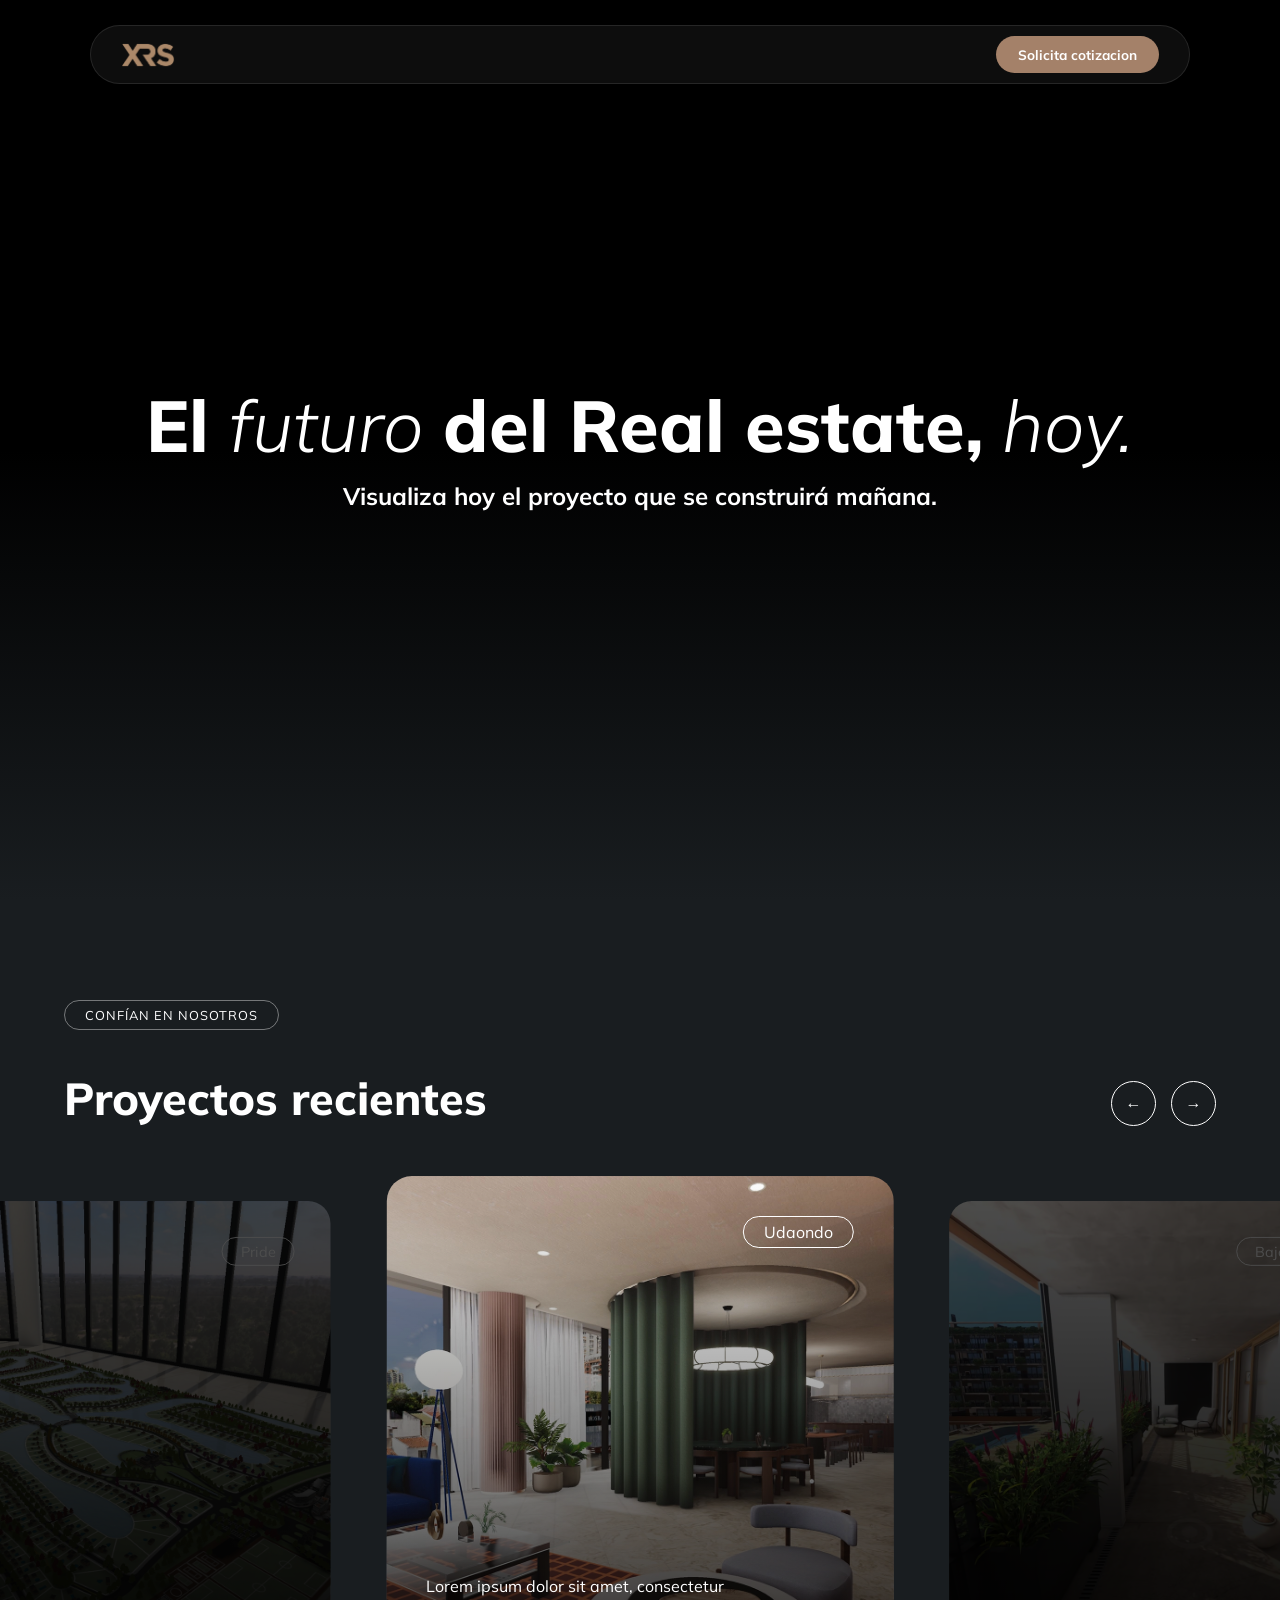
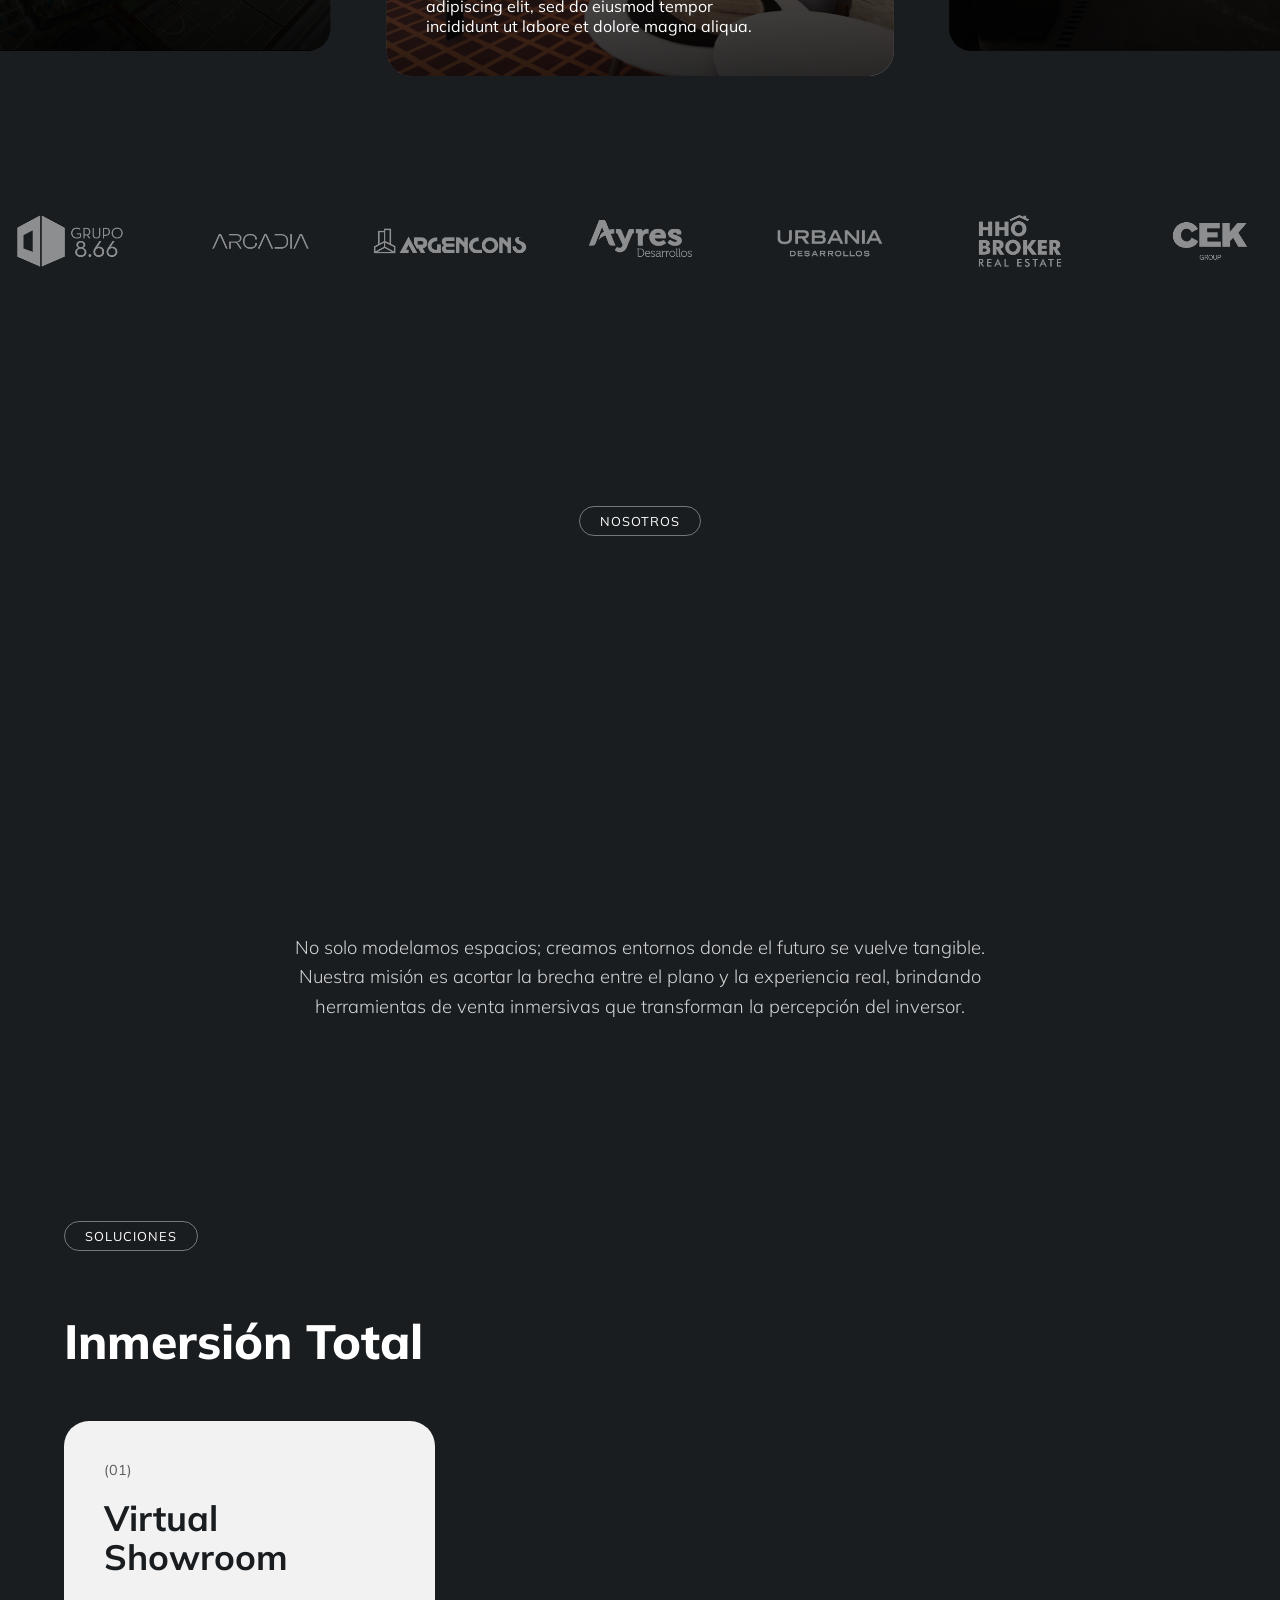
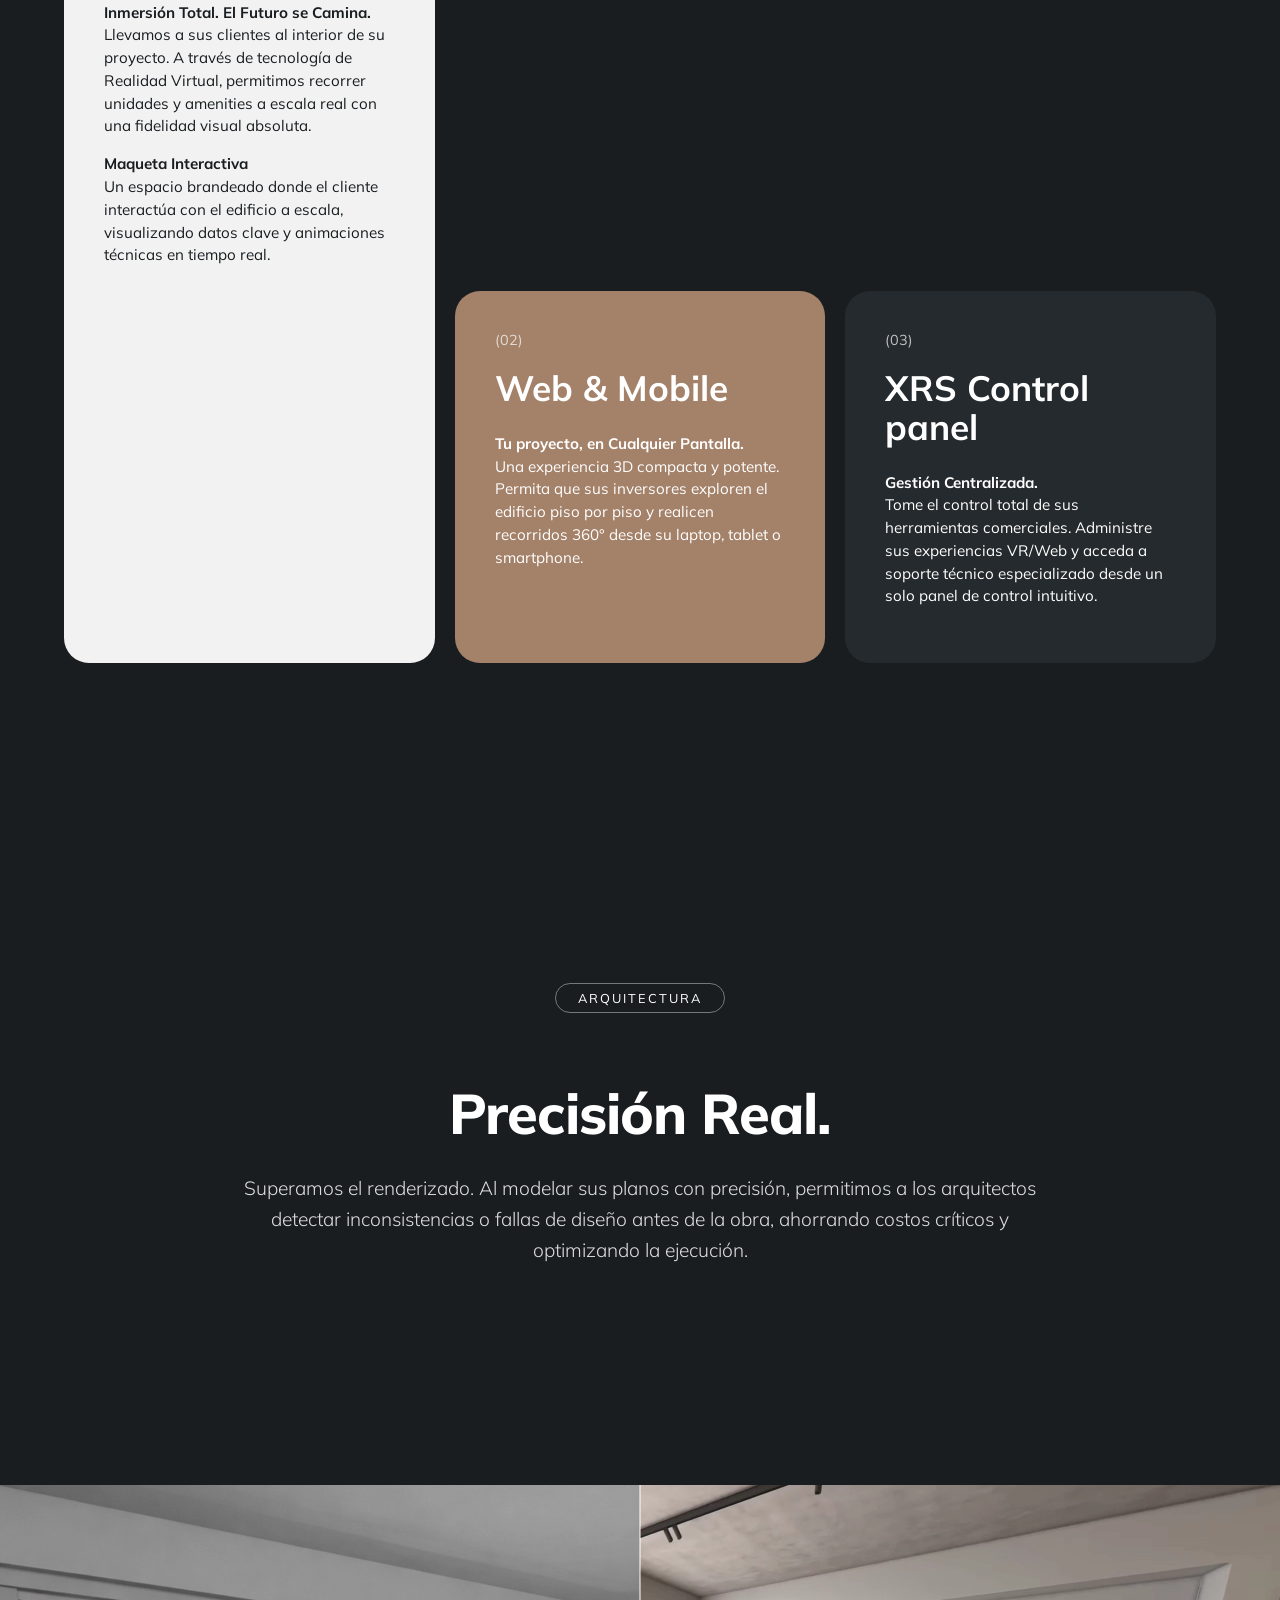
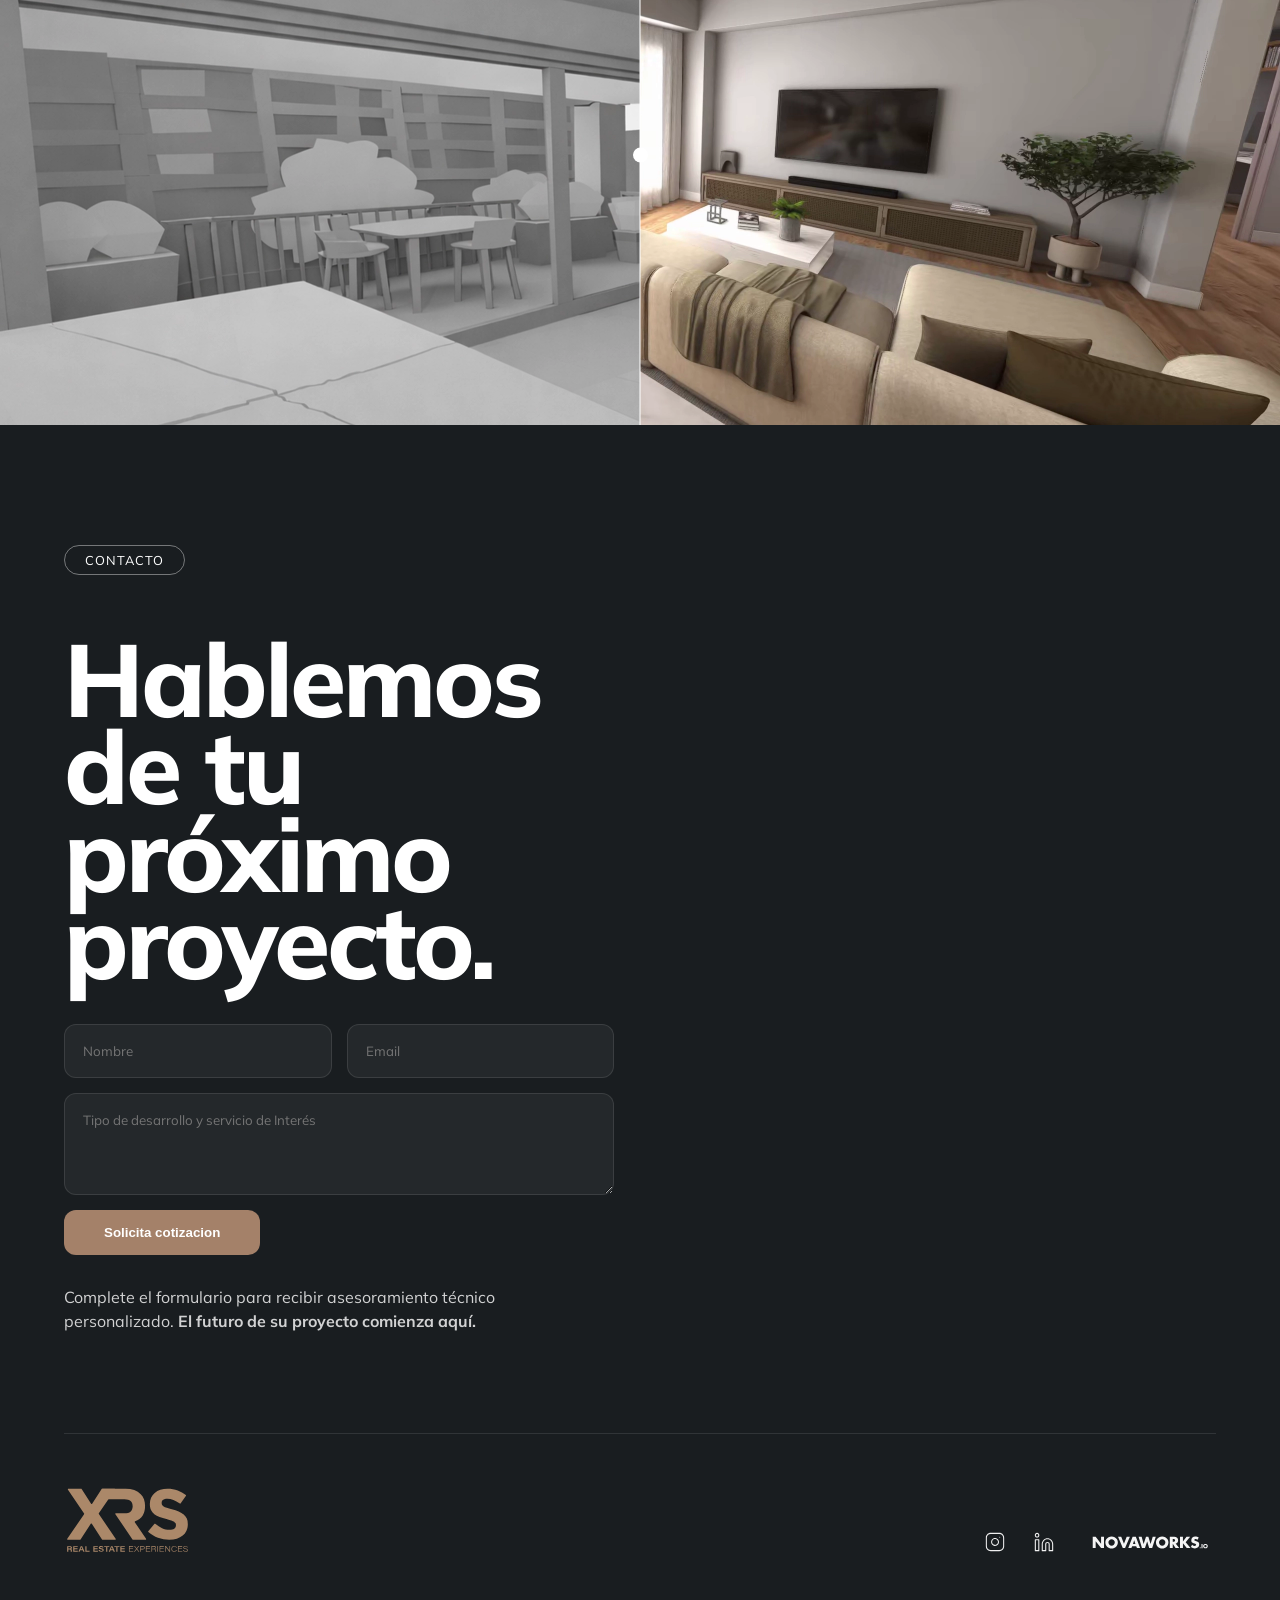
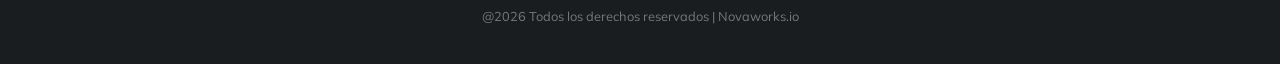
==== index.html @ 5af05276 "Initial commit" ====
<!DOCTYPE html>
<html lang="es">
<head>
    <meta charset="UTF-8">
    <meta name="viewport" content="width=device-width, initial-scale=1.0">
    <title>XRS - Real Estate Experiences</title>
    <link href="https://fonts.googleapis.com/css2?family=Mulish:wght@300;400;700;900&display=swap" rel="stylesheet">
    <link rel="stylesheet" href="https://cdn.jsdelivr.net/npm/swiper@11/swiper-bundle.min.css" />
    <link rel="stylesheet" href="style.css">
</head>
<body>

 <nav id="navbar">
    <div class="nav-container">
        <a href="/" class="logo-container">
            <img src="img/logo-xrs-dorado.png" alt="Logo XRS" class="nav-logo">
        </a>
        <a href="#" class="btn-cta">Solicita cotizacion</a>
    </div>
</nav>

<header class="hero">

  <video class="hero-video" autoplay muted loop playsinline>
    <source src="img/video-banner2.mp4" type="video/mp4">
  </video>

  <div class="hero-overlay"></div>

  <div class="hero-content">
    <h1>El <span class="light-italic">futuro</span> del Real estate,<span class="light-italic"> hoy.</span></h1>
    <h2>Visualiza hoy el proyecto que se construirá mañana.</h2>
  </div>

</header>

    <section class="projects-section">
        <div class="projects-header">
            <div>
                <span class="badge-outline">Confían en nosotros</span>
                <h2 class="section-title">Proyectos recientes</h2>
            </div>
            <div class="nav-arrows">
                <div class="swiper-button-prev-custom">←</div>
                <div class="swiper-button-next-custom">→</div>
            </div>
        </div>

        <div class="swiper projects-swiper">
            <div class="swiper-wrapper">
                <div class="swiper-slide">
                    <div class="project-card" style="background-image: url('img/udaondo-img.webp');">
                        <div class="project-overlay">
                            <span class="project-tag">Udaondo</span>
                            <div class="project-info">
                                <p>Lorem ipsum dolor sit amet, consectetur adipiscing elit, sed do eiusmod tempor incididunt ut labore et dolore magna aliqua.</p>
                            </div>
                        </div>
                    </div>
                </div>
                <div class="swiper-slide">
                    <div class="project-card" style="background-image: url('img/bajobelgran-img.webp');">
                        <div class="project-overlay">
                            <span class="project-tag">Bajo Belgrano</span>
                            <div class="project-info">
                                <p>Lorem ipsum dolor sit amet, consectetur adipiscing elit, sed do eiusmod tempor incididunt ut labore et dolore magna aliqua.</p>
                            </div>
                        </div>
                    </div>
                </div>

                <div class="swiper-slide">
                    <div class="project-card" style="background-image: url('img/sls-img.webp');">
                        <div class="project-overlay">
                            <span class="project-tag">SLS</span>
                            <div class="project-info">
                                <p>Lorem ipsum dolor sit amet, consectetur adipiscing elit, sed do eiusmod tempor incididunt ut labore et dolore magna aliqua.</p>
                            </div>
                        </div>
                    </div>
                </div>

                <div class="swiper-slide">
                    <div class="project-card" style="background-image: url('img/pride-img.webp');">
                        <div class="project-overlay">
                            <span class="project-tag">Pride</span>
                            <div class="project-info">
                                <p>Lorem ipsum dolor sit amet, consectetur adipiscing elit, sed do eiusmod tempor incididunt ut labore et dolore magna aliqua.</p>
                            </div>
                        </div>
                    </div>
                </div>


            </div>
        </div>

        <div class="swiper logos-swiper">
            <div class="swiper-wrapper">
                <div class="swiper-slide"><img src="img/3goffice.webp" alt="Logo"></div>
                <div class="swiper-slide"><img src="img/866.webp" alt="Logo"></div>
                <div class="swiper-slide"><img src="img/arcadia.webp" alt="Logo"></div>
                <div class="swiper-slide"><img src="img/argenconz.webp" alt="Logo"></div>
                <div class="swiper-slide"><img src="img/ayres.webp" alt="Logo"></div>
                <div class="swiper-slide"><img src="img/urbania.webp" alt="Logo"></div>
                <div class="swiper-slide"><img src="img/broker.webp" alt="Logo"></div>
                <div class="swiper-slide"><img src="img/cek.webp" alt="Logo"></div>
                <div class="swiper-slide"><img src="img/colonia.webp" alt="Logo"></div>
                <div class="swiper-slide"><img src="img/concepcion.webp" alt="Logo"></div>
                <div class="swiper-slide"><img src="img/criba.webp" alt="Logo"></div>
                <div class="swiper-slide"><img src="img/grupodmaz.webp" alt="Logo"></div>
                <div class="swiper-slide"><img src="img/grupoklover.webp" alt="Logo"></div>
                <div class="swiper-slide"><img src="img/interwin.webp" alt="Logo"></div>
                <div class="swiper-slide"><img src="img/irsa.webp" alt="Logo"></div>
                <div class="swiper-slide"><img src="img/zulamian.webp" alt="Logo"></div>
                <div class="swiper-slide"><img src="img/keefe.webp" alt="Logo"></div>
                <div class="swiper-slide"><img src="img/loom.webp" alt="Logo"></div>
                <div class="swiper-slide"><img src="img/mirabilia.webp" alt="Logo"></div>
                <div class="swiper-slide"><img src="img/nomada.webp" alt="Logo"></div>
                <div class="swiper-slide"><img src="img/pleno.webp" alt="Logo"></div>
                <div class="swiper-slide"><img src="img/pride.webp" alt="Logo"></div>
                <div class="swiper-slide"><img src="img/sls.webp" alt="Logo"></div>
                <div class="swiper-slide"><img src="img/udaondo.webp" alt="Logo"></div>
                <div class="swiper-slide"><img src="img/upgrade.webp" alt="Logo"></div>
            </div>
        </div>
    </section>

<section class="manifesto-section">
    <div class="container-center">
        <span class="badge-outline">Nosotros</span>
        
        <h2 class="reveal-text">
            <span class="bold">Fusionamos</span> 
            <span class="bold">arquitectura,</span> 
            <span class="light-italic">diseño</span> 
            <span class="bold">y</span> 
            <span class="bold">tecnología</span> 
            <span class="bold">de</span> 
            <span class="light-italic">vanguardia</span>
        </h2>
        
        <p class="manifesto-desc">
            No solo modelamos espacios; creamos entornos donde el futuro se vuelve tangible. 
            Nuestra misión es acortar la brecha entre el plano y la experiencia real, 
            brindando herramientas de venta inmersivas que transforman la percepción del inversor.
        </p>
    </div>
</section>

<section class="soluciones-section">
    <div class="container">
        <span class="badge-outline">Soluciones</span>
        <h2 class="soluciones-title">Inmersión Total</h2>

        <div class="soluciones-grid">
            <div class="grid-card card-white card-tall">
                <span class="card-num">(01)</span>
                <div class="card-body">
                    <h3>Virtual Showroom</h3>
                    <p><strong>Inmersión Total. El Futuro se Camina.</strong><br>
                    Llevamos a sus clientes al interior de su proyecto. A través de tecnología de Realidad Virtual, permitimos recorrer unidades y amenities a escala real con una fidelidad visual absoluta.</p>
                    <p><strong>Maqueta Interactiva</strong><br>
                    Un espacio brandeado donde el cliente interactúa con el edificio a escala, visualizando datos clave y animaciones técnicas en tiempo real.</p>
                </div>
            </div>

            <div class="grid-card video-container">
                <video autoplay muted loop playsinline class="video-bg">
                    <source src="img/video-soluciones.mp4" type="video/mp4">
                    Tu navegador no soporta video.
                </video>
            </div>

            <div class="grid-card card-gold">
                <span class="card-num">(02)</span>
                <div class="card-body">
                    <h3>Web & Mobile</h3>
                    <p><strong>Tu proyecto, en Cualquier Pantalla.</strong><br>
                    Una experiencia 3D compacta y potente. Permita que sus inversores exploren el edificio piso por piso y realicen recorridos 360° desde su laptop, tablet o smartphone.</p>
                </div>
            </div>

            <div class="grid-card card-grey">
                <span class="card-num">(03)</span>
                <div class="card-body">
                    <h3>XRS Control panel</h3>
                    <p><strong>Gestión Centralizada.</strong><br>
                    Tome el control total de sus herramientas comerciales. Administre sus experiencias VR/Web y acceda a soporte técnico especializado desde un solo panel de control intuitivo.</p>
                </div>
            </div>
        </div>
    </div>
</section>

<section class="arquitectura-section">
    <div class="container-center">
        <span class="badge-outline">Arquitectura</span>
        
        <h2 class="arq-title">Precisión Real.</h2>
        
        <p class="arq-desc">
            Superamos el renderizado. Al modelar sus planos con precisión, 
            permitimos a los arquitectos detectar inconsistencias o fallas de 
            diseño antes de la obra, ahorrando costos críticos y 
            optimizando la ejecución.
        </p>
    </div>
</section>

<section class="seccion-full-comparador">
    <div class="comparador-wrapper-wide">
        <img src="img/bajobelgrano-despues.webp" class="img-comp">

        <div class="capa-superior-wide" id="capaAntes">
            <img src="img/bajobelgrano-antes.webp" class="img-comp">
        </div>

        <div class="linea-divisoria-wide" id="lineaDiv">
            <div class="circulo-handle"></div>
        </div>

        <input type="range" min="0" max="100" value="50" class="slider-full" oninput="actualizarComparador(this.value)">
    </div>
</section>

<footer class="footer-section">
    <div class="footer-container">
        
        <div class="footer-main-layout">
            
            <div class="footer-left">
                <span class="badge-outline">Contacto</span>
                <h2 class="footer-title">Hablemos de tu próximo proyecto.</h2>

                <form class="contact-form">
                    <div class="form-row">
                        <input type="text" placeholder="Nombre" required>
                        <input type="email" placeholder="Email" required>
                    </div>
                    <textarea placeholder="Tipo de desarrollo y servicio de Interés" rows="4" required></textarea>
                    <button type="submit" class="btn-submit">Solicita cotizacion</button>
                </form>

                <p class="footer-desc">
                    Complete el formulario para recibir asesoramiento técnico personalizado. 
                    <strong>El futuro de su proyecto comienza aquí.</strong>
                </p>
            </div>

            <div class="footer-right">
                <video class="footer-img" autoplay muted loop playsinline>
  <source src="img/miscelanea.mp4" type="video/mp4">
  Tu navegador no soporta video HTML5.
</video>
            </div>

        </div>

        <div class="footer-bottom">
            <div class="footer-logo">
                <img src="img/logo-xrsbaseline-dorado.svg" alt="XRS Logo">
            </div>
            
            <div class="footer-social-branding">
                <div class="social-links">
                    <a href="#" target="_blank"><img src="img/rss-insta-blanco.svg" alt="instagram"></a>
                    <a href="#" target="_blank"><img src="img/rss-linkedin-blanco.svg" alt="linkedin"></a>
                    <a href="#" target="_blank"><img src="img/logo-nova-blanco.svg" alt="Novaworks.io"></a>
                </div>
            </div>
        </div>
        
        <p class="copyright">@2026 Todos los derechos reservados | Novaworks.io</p>
    </div>
</footer>

    <script src="https://cdn.jsdelivr.net/npm/swiper@11/swiper-bundle.min.js"></script>
    <script src="script.js"></script>
</body>
</html>
---- style.css ----
:root {
    --oscuro: #191D20;
    --dorado: #A48169;
    --blanco: #FFFFFF;
}

* { margin: 0; padding: 0; box-sizing: border-box; }

body { font-family: 'Mulish', sans-serif; background-color: var(--oscuro); color: var(--blanco); overflow-x: hidden; }

/* barra nav redonda */
#navbar {
    position: fixed;
    top: 25px;
    left: 50%;
    transform: translateX(-50%);
    width: 90%;
    max-width: 1100px;
    z-index: 1000;
    background: rgba(255, 255, 255, 0.05);
    backdrop-filter: blur(15px);
    -webkit-backdrop-filter: blur(15px);
    border: 1px solid rgba(255, 255, 255, 0.1);
    border-radius: 100px !important;
    transition: all 0.4s ease;
}

#navbar.scrolled { top: 10px; width: 95%; background: rgba(25, 29, 32, 0.9); border-radius: 100px !important; }

.nav-container { display: flex; justify-content: space-between; align-items: center; padding: 10px 30px; }

.logo-container {
    display: flex;
    align-items: center;
    text-decoration: none;
}
.nav-logo {
    height: 30px; 
    width: auto;  
    display: block;
    transition: transform 0.3s ease;
}

.logo-container:hover .nav-logo {
    transform: scale(1.05);
}

.btn-cta { background: var(--dorado); color: white; padding: 10px 22px; border-radius: 100px; text-decoration: none; font-weight: 700; font-size: 0.85rem; }

/* --- seccion inicio --- */

.hero {
    position: relative;
    height: 100vh;
    width: 100%;
    display: flex;
    align-items: center;
    justify-content: center;
    text-align: center;
    overflow: hidden;
    background-color: #000;
}

/* hero video */
.hero-video {
    position: absolute;
    top: 50%;
    left: 50%;
    min-width: 100%;
    min-height: 100%;
    width: auto;
    height: auto;
    transform: translate(-50%, -50%);
    object-fit: cover;
    z-index: 0; 
}

/* gradiente overlay */
.hero-overlay {
    position: absolute;
    inset: 0;

    background: linear-gradient(
    to bottom,
    rgba(25, 29, 32, 0) 0%,    
    rgba(25, 29, 32, 0) 50%,  
    rgba(25, 29, 32, 1) 100% 
);

    z-index: 1;
}

/* titulo */
.hero-content {
    position: relative;
    z-index: 2; 
}

.hero-content h1 {
    font-size: 4.5rem;
    font-weight: 800;
    line-height: 1;
    margin-bottom: 20px;
}

/* --- seccion proyectos recientes --- */

.projects-section { padding: 100px 0; overflow: hidden; }
.projects-header { display: flex; justify-content: space-between; align-items: flex-end; margin-bottom: 50px; padding: 0 5%; }
.section-title { font-size: 2.8rem; font-weight: 800; }
.nav-arrows { display: flex; gap: 15px; }
.swiper-button-next-custom, .swiper-button-prev-custom { border: 1px solid white; width: 45px; height: 45px; border-radius: 50%; display: flex; align-items: center; justify-content: center; cursor: pointer; }

/* carrusel de proyectos */
.projects-swiper { overflow: visible !important; padding: 0 5%; }
.project-card { height: 500px; border-radius: 25px; background-size: cover; background-position: center; position: relative; transition: all 0.6s ease; filter: brightness(0.3); transform: scale(0.9); }
.swiper-slide-active .project-card { filter: brightness(1); transform: scale(1); }
.project-overlay { position: absolute; inset: 0; padding: 40px; background: linear-gradient(to top, rgba(0,0,0,0.8), transparent); display: flex; flex-direction: column; justify-content: space-between; border-radius: 25px; }
.project-tag { align-self: flex-end; border: 1px solid white; padding: 5px 20px; border-radius: 20px; }
.project-info { opacity: 0; transition: 0.5s; max-width: 350px; }
.swiper-slide-active .project-info { opacity: 1; }

/* logos clientes mov continuo */
.logos-swiper { margin-top: 100px; padding: 30px 0; }
.logos-swiper .swiper-wrapper {
    transition-timing-function: linear !important; /* CLAVE para que no se frene */
}
.logos-swiper .swiper-slide { display: flex; justify-content: center; align-items: center; opacity: 0.5; filter: grayscale(1) brightness(2); }
.logos-swiper img { height: 70px; width: auto; }

/* --- seccion nosotros --- */

/* texto */
.container-center {
    max-width: 900px;
    margin: 0 auto;
    text-align: center;
    padding: 100px 20px;
}

.badge-outline {
    display: inline-block;
    border: 1px solid rgba(255,255,255,0.4);
    padding: 6px 20px;
    border-radius: 30px;
    font-size: 0.8rem;
    text-transform: uppercase;
    margin-bottom: 40px;
    letter-spacing: 1px;
}

.reveal-text {
    font-size: clamp(2.5rem, 6vw, 4.5rem);
    line-height: 1.1;
    margin-bottom: 40px;
    display: block;
}

/* variables de fuente */
.reveal-text span {
    display: inline-block;
    opacity: 0;
    transform: translateY(-40px); 
    transition: all 0.8s cubic-bezier(0.2, 1, 0.3, 1);
    margin: 0 5px;
}

.bold { font-weight: 800; }
.light-italic { 
    font-weight: 300; 
    font-style: italic; 
    font-family: 'Mulish', sans-serif; 
}

/* Activación de la cascada */
.reveal-text.active span {
    opacity: 1;
    transform: translateY(0);
}

/* Tiempos de caída (Stagger effect) */
.reveal-text span:nth-child(1) { transition-delay: 0.1s; }
.reveal-text span:nth-child(2) { transition-delay: 0.2s; }
.reveal-text span:nth-child(3) { transition-delay: 0.3s; }
.reveal-text span:nth-child(4) { transition-delay: 0.4s; }
.reveal-text span:nth-child(5) { transition-delay: 0.5s; }
.reveal-text span:nth-child(6) { transition-delay: 0.6s; }
.reveal-text span:nth-child(7) { transition-delay: 0.7s; }

.manifesto-desc {
    font-size: 1.15rem;
    line-height: 1.6;
    color: rgba(255,255,255,0.8);
    max-width: 750px;
    margin: 0 auto;
    font-weight: 300;
}

/* --- soluciones --- */

.soluciones-section {
    padding: 100px 5%;
    background-color: var(--oscuro);
}

.soluciones-title {
    font-size: 3rem;
    font-weight: 800;
    margin: 20px 0 50px 0;
}

/* grilla */
.soluciones-grid {
    display: grid;
    grid-template-columns: 1fr 1fr 1fr; 
    grid-template-rows: auto auto; 
    gap: 20px;
    grid-template-areas: 
        "card1 video video"  
        "card1 card2 card3"; 
}

/* ubicacion de tarjetas */
.card-tall { grid-area: card1; }
.video-container { grid-area: video; }
.card-gold { grid-area: card2; }
.card-grey { grid-area: card3; }

/* estilos de tarjetas */
.grid-card {
    border-radius: 25px;
    padding: 40px;
    display: flex;
    flex-direction: column;
    transition: transform 0.4s ease;
    overflow: hidden;
    position: relative;
}

.grid-card:hover {
    transform: scale(1.02);
}

.card-num { font-size: 0.9rem; margin-bottom: 20px; opacity: 0.7; }
.grid-card h3 { font-size: 2.2rem; margin-bottom: 25px; line-height: 1.1; }
.grid-card p { font-size: 0.95rem; line-height: 1.5; margin-bottom: 15px; }

/* colores de tarjetas */
.card-white { background-color: #f2f2f2; color: #191D20; }
.card-gold { background-color: var(--dorado); color: white; }
.card-grey { background-color: #252a2e; color: white; }

/* video de soluciones */
.video-container {
    padding: 0; 
    height: 450px;
}

.video-bg {
    width: 100%;
    height: 100%;
    object-fit: cover; 
}

/* responsiv para celulares */
@media (max-width: 900px) {
    .soluciones-grid {
        grid-template-areas: 
            "video"
            "card1"
            "card2"
            "card3";
        grid-template-columns: 1fr;
    }
}

/* --- seccion arquitectura --- */

.arquitectura-section {
    padding: 120px 20px;
    background-color: var(--oscuro);
    display: flex;
    justify-content: center;
    align-items: center;
}

.container-center {
    max-width: 850px;
    text-align: center;
}

.arq-title {
    font-size: 3.5rem;
    font-weight: 800;
    margin: 25px 0;
    color: var(--blanco);
    letter-spacing: -1px;
}

.arq-desc {
    font-size: 1.2rem;
    line-height: 1.6;
    color: rgba(255, 255, 255, 0.85);
    font-weight: 300; 
}

.arquitectura-section .badge-outline {
    border: 1px solid rgba(255, 255, 255, 0.4);
    padding: 6px 22px;
    border-radius: 30px;
    font-size: 0.8rem;
    text-transform: uppercase;
    letter-spacing: 2px;
}
/* seccion comparacion */
.seccion-full-comparador {
    width: 100vw;
    position: relative;
    left: 50%;
    right: 50%;
    margin-left: -50vw;
    margin-right: -50vw;
    overflow: hidden;
    background: #000;
}

.comparador-wrapper-wide {
    position: relative;
    width: 100%;
    height: 60vh;
    cursor: ew-resize;
}

.img-comp {
    width: 100vw;
    height: 100%;
    object-fit: cover;
    display: block;
}

.capa-superior-wide {
    position: absolute;
    top: 0;
    left: 0;
    width: 50%;
    height: 100%;
    overflow: hidden;
    z-index: 1;
}

.linea-divisoria-wide {
    position: absolute;
    top: 0;
    left: 50%;
    width: 1px;
    height: 100%;
    background: white;
    z-index: 2;
    transform: translateX(-50%);
    pointer-events: none;
}

.circulo-handle {
    position: absolute;
    top: 50%;
    left: 50%;
    transform: translate(-50%, -50%);
    width: 15px;
    height: 15px;
    background: #ffffff;
    border-radius: 50%;
}

.slider-full {
    position: absolute;
    top: 0;
    left: 0;
    width: 100%;
    height: 100%;
    opacity: 0;
    cursor: ew-resize;
    z-index: 3;
}
/* --- seccion contacto y footer --- */

.footer-section {
    padding: 120px 0 40px 0;
    background-color: #191D20;
    overflow: hidden; 
}

.footer-container {
    max-width: 1400px;
    margin: 0 auto;
    padding: 0 5%;
}

.footer-main-layout {
    display: flex;
    align-items: center; 
    gap: 50px;
    margin-bottom: 100px;
}

.footer-left {
    flex: 1.2; 
    text-align: left; 
}

.footer-title {
    font-size: clamp(3.5rem, 8vw, 7rem);
    font-weight: 800;
    line-height: 0.85;
    margin: 20px 0 40px 0;
    letter-spacing: -3px;
    color: #FFFFFF;
}

.footer-desc {
    font-size: 1rem;
    line-height: 1.5;
    margin-top: 30px;
    max-width: 500px;
    opacity: 0.8;
}

/* formulario */
.contact-form {
    display: flex;
    flex-direction: column;
    gap: 15px;
    max-width: 550px;
}

.form-row {
    display: flex;
    gap: 15px;
}

.contact-form input, 
.contact-form textarea {
    width: 100%;
    background: rgba(255, 255, 255, 0.05);
    border: 1px solid rgba(255, 255, 255, 0.1);
    padding: 18px;
    border-radius: 12px;
    color: white;
    font-family: 'Mulish', sans-serif;
    outline: none;
}

.contact-form input:focus, 
.contact-form textarea:focus {
    border: 1px solid var(--dorado);
}

.btn-submit {
    align-self: flex-start;
    background-color: var(--dorado);
    color: white;
    padding: 15px 40px;
    border: none;
    border-radius: 12px;
    font-weight: 700;
    cursor: pointer;
    transition: transform 0.3s;
}

.btn-submit:hover {
    transform: scale(1.05);
}

/* img */
.footer-right {
    flex: 1;
    display: flex;
    justify-content: flex-end;
}

.footer-img {
    width: 100%;
    height: 650px; 
    object-fit: cover;
    border-radius: 40px;
    mask-image: radial-gradient(circle, #191D20 (0% 0 0) 50%, transparent 100%);
    -webkit-mask-image: radial-gradient(circle, #191D20 50%, transparent 100%);
    /* box-shadow: 20px 20px 60px rgba(0,0,0,0.5); */
}

/* barra final footer */
.footer-bottom {
    display: flex;
    justify-content: space-between;
    align-items: flex-end;
    border-top: 1px solid rgba(255, 255, 255, 0.1);
    padding-top: 50px;
}

.footer-logo img {
    height: 70px;
    width: auto;
}

.social-links {
    display: flex;
    gap: 25px;
}

.social-links img {
    height: 24px;
    transition: 0.3s;
}

.social-links a:hover img {
    opacity: 0.6;
}

.copyright {
    text-align: center;
    font-size: 0.8rem;
    margin-top: 50px;
    opacity: 0.4;
}

/* responsiv para celulares */
@media (max-width: 1024px) {
    .footer-main-layout { flex-direction: column; }
    .footer-left { text-align: center; }
    .btn-submit { align-self: center; }
    .footer-img { height: 400px; }
    .footer-bottom { flex-direction: column; align-items: center; gap: 40px; }
}
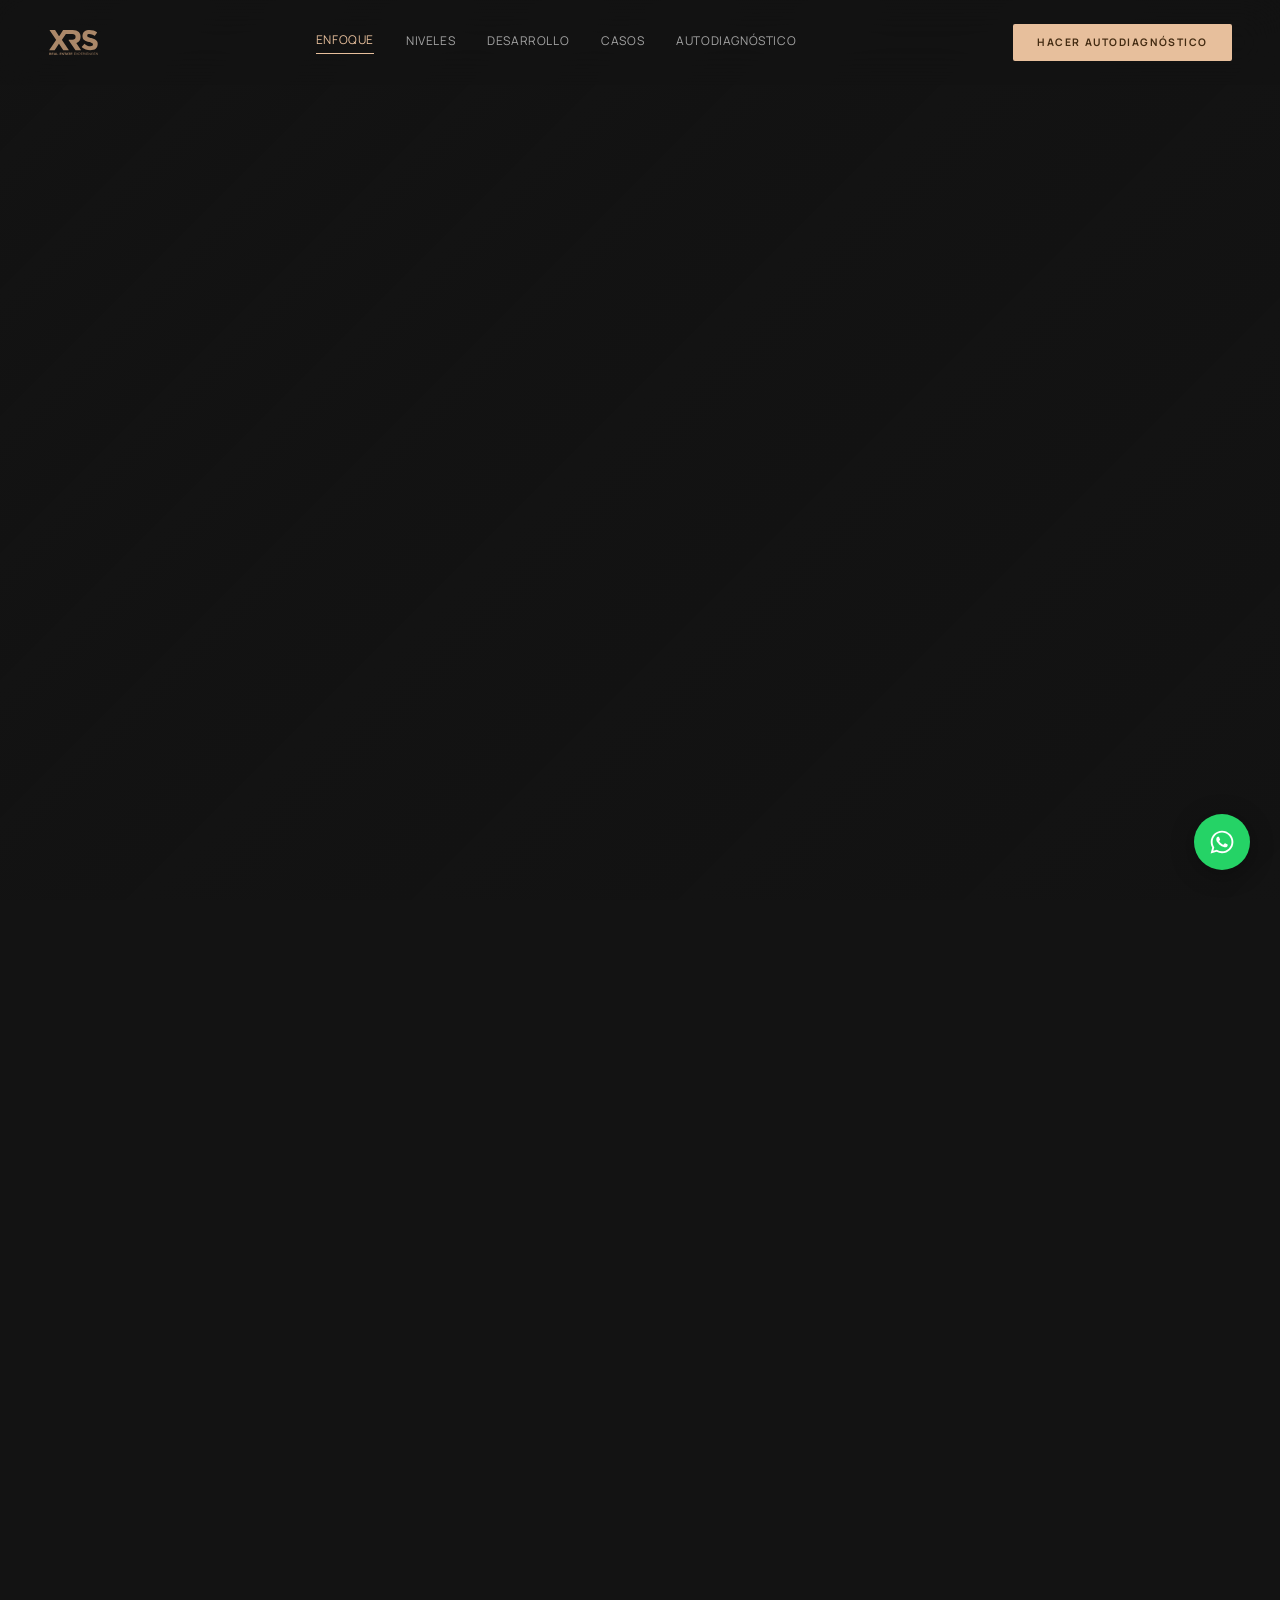
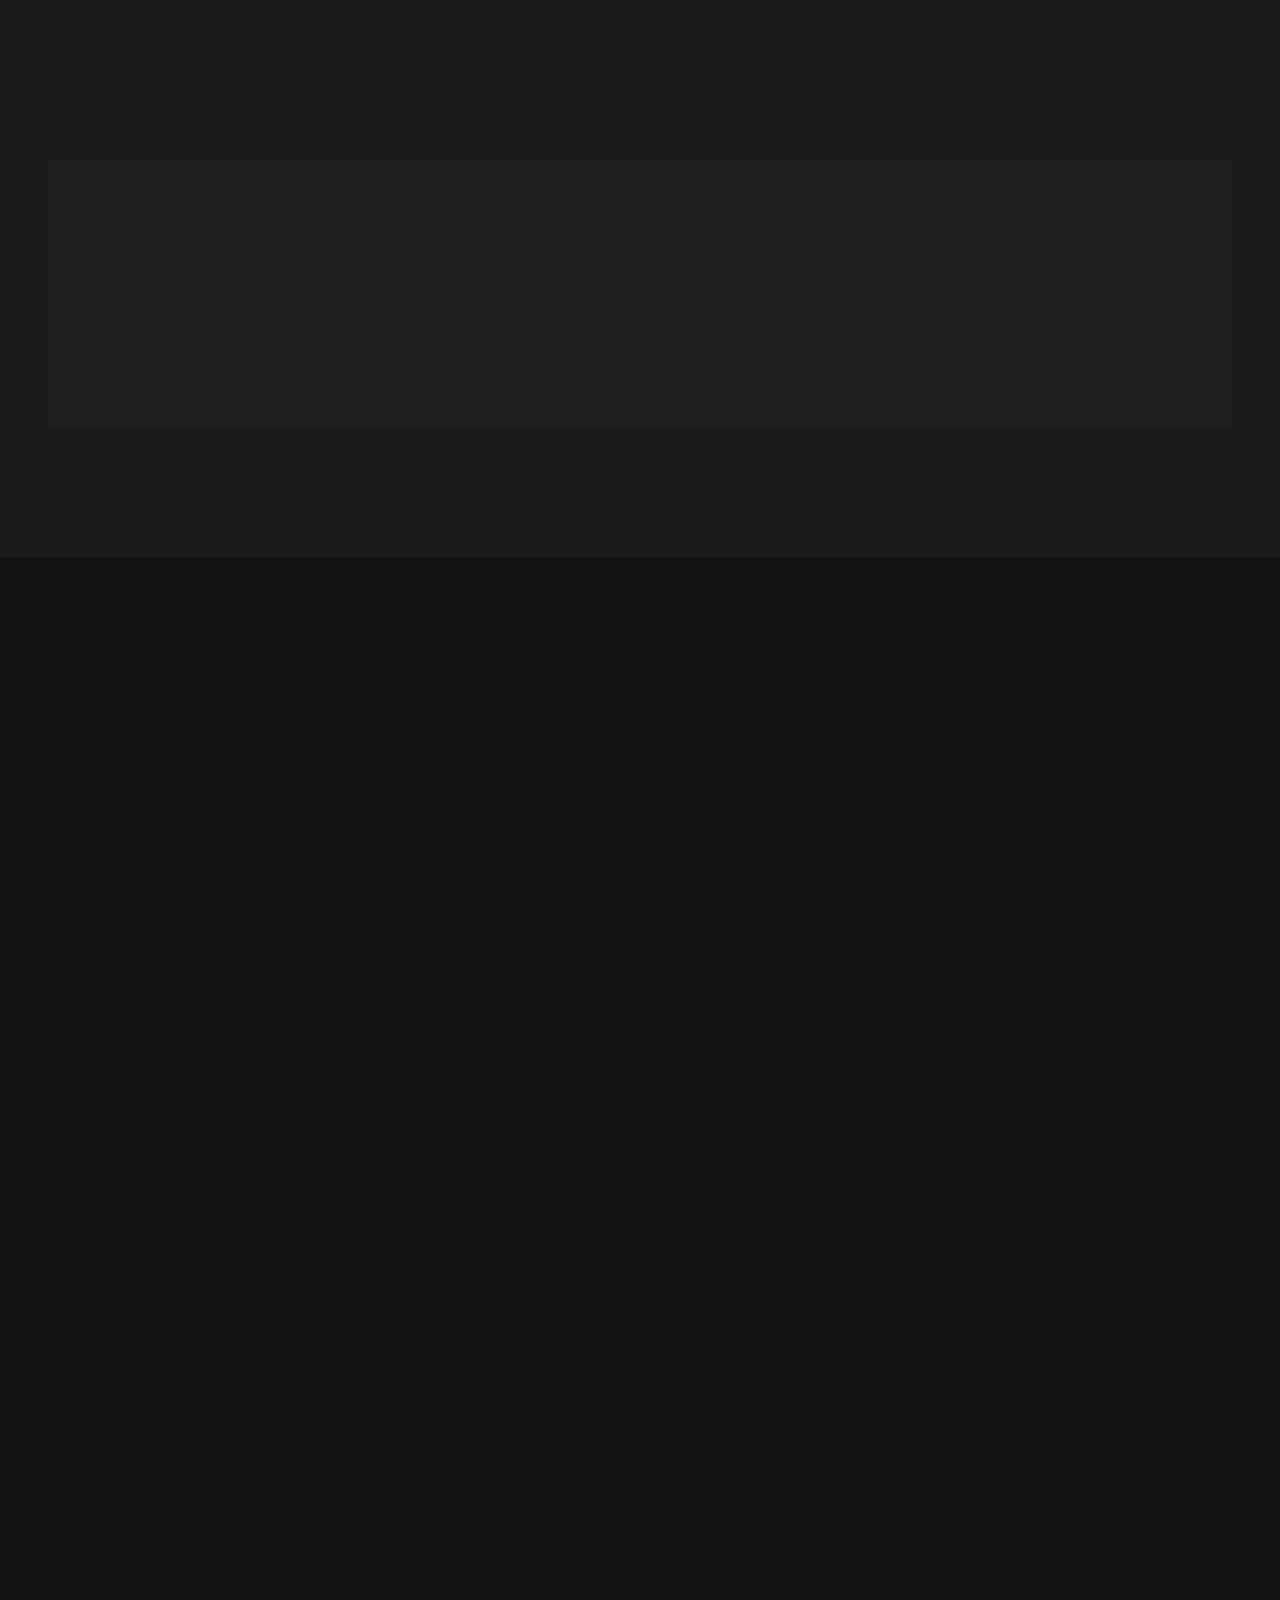
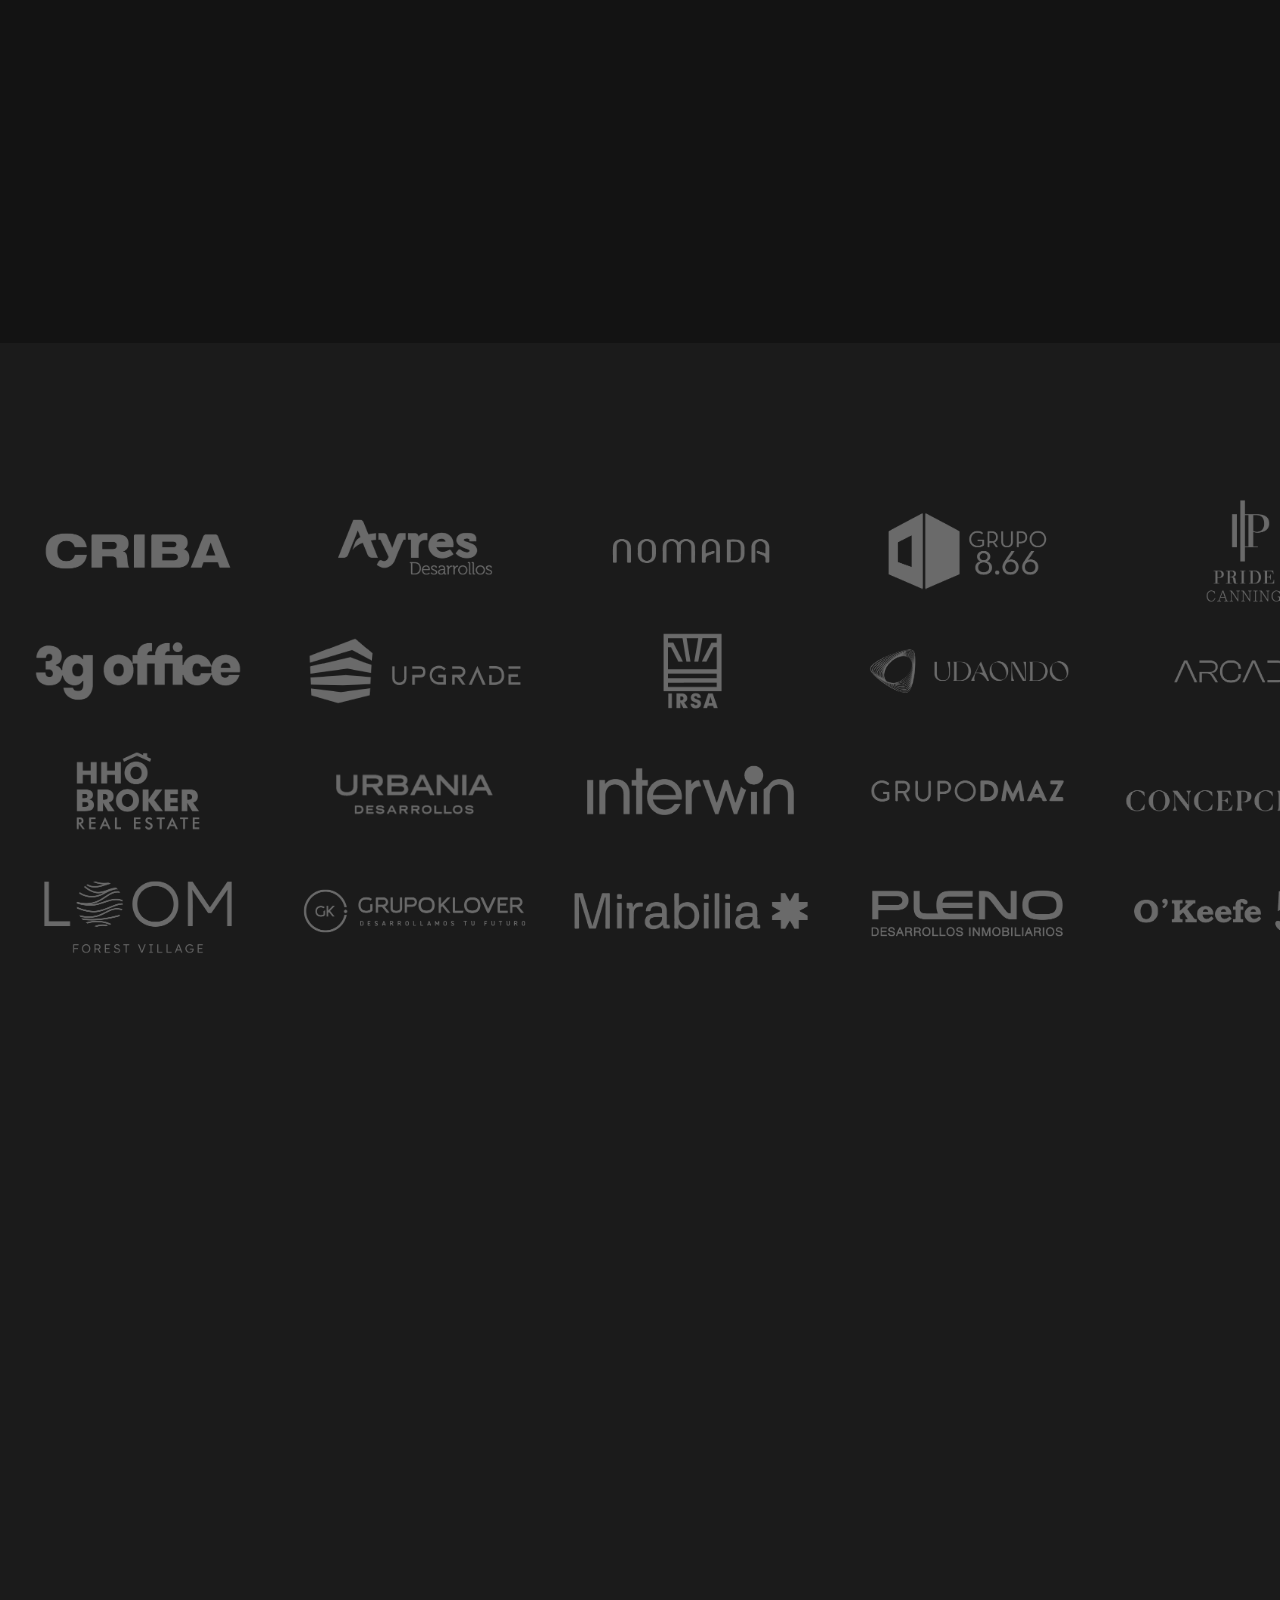
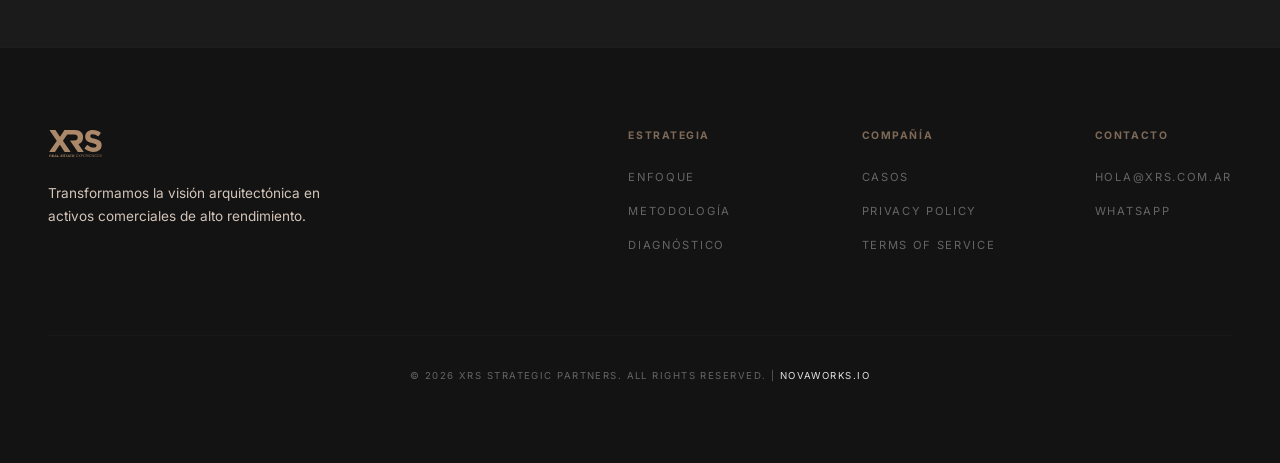
==== commit 02d7d922: "feat: hero scroll sequence animation with Firebase-powered config tool - Extract 168 frames from XRS" ====
--- a/index.html
+++ b/index.html
@@ -1,285 +1,441 @@
 <!DOCTYPE html>
 <html lang="es">
+
 <head>
-    <meta charset="UTF-8">
-    <meta name="viewport" content="width=device-width, initial-scale=1.0">
-    <title>XRS - Real Estate Experiences</title>
-    <link href="https://fonts.googleapis.com/css2?family=Mulish:wght@300;400;700;900&display=swap" rel="stylesheet">
-    <link rel="stylesheet" href="https://cdn.jsdelivr.net/npm/swiper@11/swiper-bundle.min.css" />
-    <link rel="stylesheet" href="style.css">
+    <meta charset="utf-8" />
+    <meta content="width=device-width, initial-scale=1.0" name="viewport" />
+    <title>XRS | Comercialización Estratégica para Real Estate</title>
+    <meta name="description" content="Potenciamos cómo un proyecto se presenta, se entiende y se vende. Partner estratégico de comercialización para real estate." />
+    <link href="https://fonts.googleapis.com/css2?family=Manrope:wght@400;700;800&family=Inter:wght@300;400;500;600&display=swap" rel="stylesheet" />
+    <link href="https://fonts.googleapis.com/css2?family=Material+Symbols+Outlined:wght,FILL@100..700,0..1&display=swap" rel="stylesheet" />
+    <link rel="stylesheet" href="style.css" />
 </head>
+
 <body>
 
- <nav id="navbar">
-    <div class="nav-container">
-        <a href="/" class="logo-container">
-            <img src="img/logo-xrs-dorado.png" alt="Logo XRS" class="nav-logo">
-        </a>
-        <a href="#" class="btn-cta">Solicita cotizacion</a>
-    </div>
-</nav>
-
-<header class="hero">
-
-  <video class="hero-video" autoplay muted loop playsinline>
-    <source src="img/video-banner2.mp4" type="video/mp4">
-  </video>
-
-  <div class="hero-overlay"></div>
-
-  <div class="hero-content">
-    <h1>El <span class="light-italic">futuro</span> del Real estate,<span class="light-italic"> hoy.</span></h1>
-    <h2>Visualiza hoy el proyecto que se construirá mañana.</h2>
-  </div>
-
-</header>
-
-    <section class="projects-section">
-        <div class="projects-header">
-            <div>
-                <span class="badge-outline">Confían en nosotros</span>
-                <h2 class="section-title">Proyectos recientes</h2>
-            </div>
-            <div class="nav-arrows">
-                <div class="swiper-button-prev-custom">←</div>
-                <div class="swiper-button-next-custom">→</div>
-            </div>
+    <!-- ========== NAV ========== -->
+    <nav class="main-nav" id="mainNav">
+        <div class="nav-brand">
+            <img src="img/logo-xrsbaseline-dorado.svg" alt="XRS" class="nav-logo">
         </div>
-
-        <div class="swiper projects-swiper">
-            <div class="swiper-wrapper">
-                <div class="swiper-slide">
-                    <div class="project-card" style="background-image: url('img/udaondo-img.webp');">
-                        <div class="project-overlay">
-                            <span class="project-tag">Udaondo</span>
-                            <div class="project-info">
-                                <p>Lorem ipsum dolor sit amet, consectetur adipiscing elit, sed do eiusmod tempor incididunt ut labore et dolore magna aliqua.</p>
-                            </div>
-                        </div>
-                    </div>
-                </div>
-                <div class="swiper-slide">
-                    <div class="project-card" style="background-image: url('img/bajobelgran-img.webp');">
-                        <div class="project-overlay">
-                            <span class="project-tag">Bajo Belgrano</span>
-                            <div class="project-info">
-                                <p>Lorem ipsum dolor sit amet, consectetur adipiscing elit, sed do eiusmod tempor incididunt ut labore et dolore magna aliqua.</p>
-                            </div>
-                        </div>
-                    </div>
-                </div>
-
-                <div class="swiper-slide">
-                    <div class="project-card" style="background-image: url('img/sls-img.webp');">
-                        <div class="project-overlay">
-                            <span class="project-tag">SLS</span>
-                            <div class="project-info">
-                                <p>Lorem ipsum dolor sit amet, consectetur adipiscing elit, sed do eiusmod tempor incididunt ut labore et dolore magna aliqua.</p>
-                            </div>
-                        </div>
-                    </div>
-                </div>
-
-                <div class="swiper-slide">
-                    <div class="project-card" style="background-image: url('img/pride-img.webp');">
-                        <div class="project-overlay">
-                            <span class="project-tag">Pride</span>
-                            <div class="project-info">
-                                <p>Lorem ipsum dolor sit amet, consectetur adipiscing elit, sed do eiusmod tempor incididunt ut labore et dolore magna aliqua.</p>
-                            </div>
-                        </div>
-                    </div>
-                </div>
-
-
-            </div>
+        <div class="nav-links">
+            <a href="#enfoque" class="nav-link active">Enfoque</a>
+            <a href="#niveles" class="nav-link">Niveles</a>
+            <a href="#desarrollo" class="nav-link">Desarrollo</a>
+            <a href="#casos" class="nav-link">Casos</a>
+            <a href="#diagnostico" class="nav-link">Autodiagnóstico</a>
         </div>
-
-        <div class="swiper logos-swiper">
-            <div class="swiper-wrapper">
-                <div class="swiper-slide"><img src="img/3goffice.webp" alt="Logo"></div>
-                <div class="swiper-slide"><img src="img/866.webp" alt="Logo"></div>
-                <div class="swiper-slide"><img src="img/arcadia.webp" alt="Logo"></div>
-                <div class="swiper-slide"><img src="img/argenconz.webp" alt="Logo"></div>
-                <div class="swiper-slide"><img src="img/ayres.webp" alt="Logo"></div>
-                <div class="swiper-slide"><img src="img/urbania.webp" alt="Logo"></div>
-                <div class="swiper-slide"><img src="img/broker.webp" alt="Logo"></div>
-                <div class="swiper-slide"><img src="img/cek.webp" alt="Logo"></div>
-                <div class="swiper-slide"><img src="img/colonia.webp" alt="Logo"></div>
-                <div class="swiper-slide"><img src="img/concepcion.webp" alt="Logo"></div>
-                <div class="swiper-slide"><img src="img/criba.webp" alt="Logo"></div>
-                <div class="swiper-slide"><img src="img/grupodmaz.webp" alt="Logo"></div>
-                <div class="swiper-slide"><img src="img/grupoklover.webp" alt="Logo"></div>
-                <div class="swiper-slide"><img src="img/interwin.webp" alt="Logo"></div>
-                <div class="swiper-slide"><img src="img/irsa.webp" alt="Logo"></div>
-                <div class="swiper-slide"><img src="img/zulamian.webp" alt="Logo"></div>
-                <div class="swiper-slide"><img src="img/keefe.webp" alt="Logo"></div>
-                <div class="swiper-slide"><img src="img/loom.webp" alt="Logo"></div>
-                <div class="swiper-slide"><img src="img/mirabilia.webp" alt="Logo"></div>
-                <div class="swiper-slide"><img src="img/nomada.webp" alt="Logo"></div>
-                <div class="swiper-slide"><img src="img/pleno.webp" alt="Logo"></div>
-                <div class="swiper-slide"><img src="img/pride.webp" alt="Logo"></div>
-                <div class="swiper-slide"><img src="img/sls.webp" alt="Logo"></div>
-                <div class="swiper-slide"><img src="img/udaondo.webp" alt="Logo"></div>
-                <div class="swiper-slide"><img src="img/upgrade.webp" alt="Logo"></div>
+        <a href="#diagnostico" class="btn-primary btn-sm">Hacer autodiagnóstico</a>
+    </nav>
+
+    <main>
+
+        <!-- ========== HERO (SCROLL SEQUENCE — Dynamic from Firebase) ========== -->
+        <section class="hero-scroll-section" id="inicio">
+            <div class="hero-scroll-sticky">
+                <canvas id="heroCanvas"></canvas>
+                <div class="hero-scroll-overlay"></div>
+                <!-- Text modules are injected dynamically from Firebase config -->
+            </div>
+        </section>
+
+        <!-- ========== PROBLEM ========== -->
+        <section class="problem-section" id="enfoque">
+            <div class="section-container">
+                <div class="problem-header">
+                    <h2 class="reveal">Un proyecto puede perder valor <br/>mucho antes de la venta.</h2>
+                    <p class="reveal">Identificamos las brechas críticas que impiden que los proyectos de gran escala alcancen su máximo potencial comercial.</p>
+                </div>
+                <div class="problem-grid">
+                    <div class="problem-card reveal">
+                        <span class="problem-number">01 / Percepción</span>
+                        <h3>Valor mal expresado</h3>
+                        <p>Cuando los atributos estratégicos del proyecto quedan sepultados bajo una comunicación genérica.</p>
+                    </div>
+                    <div class="problem-card reveal">
+                        <span class="problem-number">02 / Coherencia</span>
+                        <h3>Activos desconectados</h3>
+                        <p>Falta de hilo conductor entre la visión del desarrollador y lo que el mercado experimenta.</p>
+                    </div>
+                    <div class="problem-card reveal">
+                        <span class="problem-number">03 / Conversión</span>
+                        <h3>Experiencia insuficiente</h3>
+                        <p>Herramientas de venta que no logran transmitir la escala ni la calidad real del desarrollo.</p>
+                    </div>
+                </div>
+            </div>
+        </section>
+
+        <!-- ========== APPROACH ========== -->
+        <section class="approach-section" id="filosofia">
+            <div class="approach-container">
+                <div class="approach-image reveal">
+                    <img src="img/stitch-v2-approach.jpg" alt="Arquitectura interior">
+                </div>
+                <div class="approach-content">
+                    <span class="section-tag reveal">Nuestra Filosofía</span>
+                    <h2 class="reveal">XRS se integra donde más valor puede aportar.</h2>
+                    <p class="reveal">No somos una agencia que espera un brief. Somos un partner estratégico que se adapta a la estructura del cliente para fortalecer la toma de decisiones comerciales.</p>
+                    <div class="approach-features">
+                        <div class="approach-feature reveal">
+                            <div class="feature-icon">
+                                <span class="material-symbols-outlined">check</span>
+                            </div>
+                            <div>
+                                <h4>Flexibilidad Estructural</h4>
+                                <p>Nos insertamos en equipos de marketing internos o lideramos la estrategia externa.</p>
+                            </div>
+                        </div>
+                        <div class="approach-feature reveal">
+                            <div class="feature-icon">
+                                <span class="material-symbols-outlined">check</span>
+                            </div>
+                            <div>
+                                <h4>Agnosticismo Tecnológico</h4>
+                                <p>Elegimos las herramientas por su efectividad comercial, no por tendencia.</p>
+                            </div>
+                        </div>
+                    </div>
+                </div>
+            </div>
+        </section>
+
+        <!-- ========== NIVELES DE INTERVENCIÓN ========== -->
+        <section class="niveles-section" id="niveles">
+            <div class="section-container">
+                <div class="niveles-grid">
+                    <div class="nivel-card reveal">
+                        <div class="nivel-bar"></div>
+                        <h3>Autodiagnóstico</h3>
+                        <p>Identificación rápida de puntos ciegos en la estrategia actual del proyecto antes de realizar inversiones mayores.</p>
+                        <a href="#diagnostico" class="nivel-link">
+                            Comenzar ahora
+                            <span class="material-symbols-outlined">arrow_forward</span>
+                        </a>
+                    </div>
+                    <div class="nivel-card reveal">
+                        <div class="nivel-bar"></div>
+                        <h3>Planificación Estratégica</h3>
+                        <p>Diseño del ecosistema de comercialización: narrativa, perfiles de audiencia y canales de alto impacto.</p>
+                        <a href="#enfoque" class="nivel-link">
+                            Ver metodología
+                            <span class="material-symbols-outlined">arrow_forward</span>
+                        </a>
+                    </div>
+                    <div class="nivel-card reveal">
+                        <div class="nivel-bar"></div>
+                        <h3>Desarrollo</h3>
+                        <p>Ejecución técnica de los activos que darán vida al proyecto, desde plataformas hasta centros de experiencia.</p>
+                        <a href="#desarrollo" class="nivel-link">
+                            Ver entregables
+                            <span class="material-symbols-outlined">arrow_forward</span>
+                        </a>
+                    </div>
+                </div>
+            </div>
+        </section>
+
+        <!-- ========== DESARROLLO ========== -->
+        <section class="desarrollo-section" id="desarrollo">
+            <div class="section-container">
+                <h2 class="reveal">En Desarrollo, construimos las capas que <br class="desktop-only"/>potencian la experiencia comercial.</h2>
+                <div class="desarrollo-grid">
+                    <div class="desarrollo-card reveal">
+                        <div class="desarrollo-img">
+                            <img src="img/sls-img.webp" alt="Plataforma Digital">
+                        </div>
+                        <h4>Plataforma Digital</h4>
+                        <p>Ecosistemas web que transmutan renders en experiencias de navegación fluidas.</p>
+                    </div>
+                    <div class="desarrollo-card reveal">
+                        <div class="desarrollo-img">
+                            <img src="img/pride-img.webp" alt="Sistema de Contenido Visual">
+                        </div>
+                        <h4>Sistema de Contenido Visual</h4>
+                        <p>CGI y narrativa visual diseñada para proyectar no solo espacios, sino estilos de vida.</p>
+                    </div>
+                    <div class="desarrollo-card reveal">
+                        <div class="desarrollo-img">
+                            <img src="img/udaondo-img.webp" alt="Experiencia VR">
+                        </div>
+                        <h4>Experiencia VR</h4>
+                        <p>Recorridos inmersivos de alta fidelidad centrados en la decisión de compra.</p>
+                    </div>
+                    <div class="desarrollo-card reveal">
+                        <div class="desarrollo-img">
+                            <img src="img/inmersivo-footer.webp" alt="Experience Center">
+                        </div>
+                        <h4>Experience Center</h4>
+                        <p>Consultoría en el diseño del espacio físico donde se cierra la operación.</p>
+                    </div>
+                </div>
+            </div>
+        </section>
+
+        <!-- ========== AUTODIAGNÓSTICO ========== -->
+        <section class="diagnostico-section" id="diagnostico">
+            <div class="diagnostico-content reveal">
+                <h2>Antes de avanzar, detectá dónde hay más oportunidad.</h2>
+                <p>Nuestro autodiagnóstico estratégico analiza 12 variables críticas de tu proyecto para determinar la salud de tu actual ecosistema de ventas.</p>
+                <a href="#" class="btn-dark btn-lg">Iniciar diagnóstico gratuito</a>
+            </div>
+        </section>
+
+        <!-- ========== CASOS ========== -->
+        <section class="casos-section" id="casos">
+            <div class="section-container">
+                <div class="casos-header">
+                    <span class="section-tag reveal">Nuestra Huella</span>
+                    <h2 class="reveal">No mostramos piezas. <br/>Mostramos cómo se potencia la comercialización.</h2>
+                </div>
+                <div class="casos-list">
+                    <!-- Caso 1 -->
+                    <div class="caso-item reveal">
+                        <div class="caso-image">
+                            <img src="img/stitch-v2-caso1.jpg" alt="Torre Velasco">
+                        </div>
+                        <div class="caso-info">
+                            <div class="caso-field">
+                                <label>Proyecto</label>
+                                <p class="caso-name">Torre Velasco</p>
+                            </div>
+                            <div class="caso-field">
+                                <label>Contexto</label>
+                                <p>Relanzamiento de proyecto premium en zona saturada con necesidad de diferenciación inmediata.</p>
+                            </div>
+                            <div class="caso-field">
+                                <label>Capas aplicadas</label>
+                                <p>Estrategia Narrativa, Experiencia VR 1:1, Plataforma de Gestión Comercial.</p>
+                            </div>
+                            <div class="caso-result">
+                                <label>Resultado</label>
+                                <p>+34% de conversión en leads calificados en los primeros 60 días.</p>
+                            </div>
+                        </div>
+                    </div>
+                    <!-- Caso 2 -->
+                    <div class="caso-item caso-reverse reveal">
+                        <div class="caso-image">
+                            <img src="img/stitch-v2-caso2.jpg" alt="The Hub Mixed-Use">
+                        </div>
+                        <div class="caso-info">
+                            <div class="caso-field">
+                                <label>Proyecto</label>
+                                <p class="caso-name">The Hub Mixed-Use</p>
+                            </div>
+                            <div class="caso-field">
+                                <label>Contexto</label>
+                                <p>Desarrollo de usos mixtos que requería una explicación clara de la sinergia entre oficinas y retail.</p>
+                            </div>
+                            <div class="caso-field">
+                                <label>Capas aplicadas</label>
+                                <p>Experience Center Interactive, Visual Branding, CRM Integration.</p>
+                            </div>
+                            <div class="caso-result">
+                                <label>Resultado</label>
+                                <p>Colocación del 70% de m2 de oficinas antes del inicio de obra.</p>
+                            </div>
+                        </div>
+                    </div>
+                </div>
+            </div>
+        </section>
+
+        <!-- ========== LOGOS CLIENTES ========== -->
+        <section class="clients-section">
+            <div class="section-container">
+                <span class="section-tag centered reveal">Confían en nosotros</span>
+            </div>
+            <div class="logos-track-container">
+                <!-- Row 1 → right (7 logos) -->
+                <div class="logos-row-wrapper">
+                    <div class="logos-row scroll-right">
+                        <div class="logo-item"><img src="img/criba.webp" alt="Criba"></div>
+                        <div class="logo-item"><img src="img/ayres.webp" alt="Ayres"></div>
+                        <div class="logo-item"><img src="img/nomada.webp" alt="Nomada"></div>
+                        <div class="logo-item"><img src="img/866.webp" alt="8.66"></div>
+                        <div class="logo-item"><img src="img/pride.webp" alt="Pride"></div>
+                        <div class="logo-item"><img src="img/argenconz.webp" alt="Argenconz"></div>
+                        <div class="logo-item"><img src="img/filabe.webp" alt="Filabe"></div>
+                        <div class="logo-item"><img src="img/criba.webp" alt="Criba"></div>
+                        <div class="logo-item"><img src="img/ayres.webp" alt="Ayres"></div>
+                        <div class="logo-item"><img src="img/nomada.webp" alt="Nomada"></div>
+                        <div class="logo-item"><img src="img/866.webp" alt="8.66"></div>
+                        <div class="logo-item"><img src="img/pride.webp" alt="Pride"></div>
+                        <div class="logo-item"><img src="img/argenconz.webp" alt="Argenconz"></div>
+                        <div class="logo-item"><img src="img/filabe.webp" alt="Filabe"></div>
+                        <div class="logo-item"><img src="img/criba.webp" alt="Criba"></div>
+                        <div class="logo-item"><img src="img/ayres.webp" alt="Ayres"></div>
+                        <div class="logo-item"><img src="img/nomada.webp" alt="Nomada"></div>
+                        <div class="logo-item"><img src="img/866.webp" alt="8.66"></div>
+                        <div class="logo-item"><img src="img/pride.webp" alt="Pride"></div>
+                        <div class="logo-item"><img src="img/argenconz.webp" alt="Argenconz"></div>
+                        <div class="logo-item"><img src="img/filabe.webp" alt="Filabe"></div>
+                        <div class="logo-item"><img src="img/criba.webp" alt="Criba"></div>
+                        <div class="logo-item"><img src="img/ayres.webp" alt="Ayres"></div>
+                        <div class="logo-item"><img src="img/nomada.webp" alt="Nomada"></div>
+                        <div class="logo-item"><img src="img/866.webp" alt="8.66"></div>
+                        <div class="logo-item"><img src="img/pride.webp" alt="Pride"></div>
+                        <div class="logo-item"><img src="img/argenconz.webp" alt="Argenconz"></div>
+                        <div class="logo-item"><img src="img/filabe.webp" alt="Filabe"></div>
+                    </div>
+                </div>
+                <!-- Row 2 ← left (7 logos) -->
+                <div class="logos-row-wrapper">
+                    <div class="logos-row scroll-left">
+                        <div class="logo-item"><img src="img/3goffice.webp" alt="3g Office"></div>
+                        <div class="logo-item"><img src="img/upgrade.webp" alt="Upgrade"></div>
+                        <div class="logo-item"><img src="img/irsa.webp" alt="IRSA"></div>
+                        <div class="logo-item"><img src="img/udaondo.webp" alt="Udaondo"></div>
+                        <div class="logo-item"><img src="img/arcadia.webp" alt="Arcadia"></div>
+                        <div class="logo-item"><img src="img/cek.webp" alt="CEK"></div>
+                        <div class="logo-item"><img src="img/inco.webp" alt="Inco"></div>
+                        <div class="logo-item"><img src="img/3goffice.webp" alt="3g Office"></div>
+                        <div class="logo-item"><img src="img/upgrade.webp" alt="Upgrade"></div>
+                        <div class="logo-item"><img src="img/irsa.webp" alt="IRSA"></div>
+                        <div class="logo-item"><img src="img/udaondo.webp" alt="Udaondo"></div>
+                        <div class="logo-item"><img src="img/arcadia.webp" alt="Arcadia"></div>
+                        <div class="logo-item"><img src="img/cek.webp" alt="CEK"></div>
+                        <div class="logo-item"><img src="img/inco.webp" alt="Inco"></div>
+                        <div class="logo-item"><img src="img/3goffice.webp" alt="3g Office"></div>
+                        <div class="logo-item"><img src="img/upgrade.webp" alt="Upgrade"></div>
+                        <div class="logo-item"><img src="img/irsa.webp" alt="IRSA"></div>
+                        <div class="logo-item"><img src="img/udaondo.webp" alt="Udaondo"></div>
+                        <div class="logo-item"><img src="img/arcadia.webp" alt="Arcadia"></div>
+                        <div class="logo-item"><img src="img/cek.webp" alt="CEK"></div>
+                        <div class="logo-item"><img src="img/inco.webp" alt="Inco"></div>
+                        <div class="logo-item"><img src="img/3goffice.webp" alt="3g Office"></div>
+                        <div class="logo-item"><img src="img/upgrade.webp" alt="Upgrade"></div>
+                        <div class="logo-item"><img src="img/irsa.webp" alt="IRSA"></div>
+                        <div class="logo-item"><img src="img/udaondo.webp" alt="Udaondo"></div>
+                        <div class="logo-item"><img src="img/arcadia.webp" alt="Arcadia"></div>
+                        <div class="logo-item"><img src="img/cek.webp" alt="CEK"></div>
+                        <div class="logo-item"><img src="img/inco.webp" alt="Inco"></div>
+                    </div>
+                </div>
+                <!-- Row 3 → right (7 logos) -->
+                <div class="logos-row-wrapper">
+                    <div class="logos-row scroll-right">
+                        <div class="logo-item"><img src="img/broker.webp" alt="HHO Broker"></div>
+                        <div class="logo-item"><img src="img/urbania.webp" alt="Urbania"></div>
+                        <div class="logo-item"><img src="img/interwin.webp" alt="Interwin"></div>
+                        <div class="logo-item"><img src="img/grupodmaz.webp" alt="Grupo DMAZ"></div>
+                        <div class="logo-item"><img src="img/concepcion.webp" alt="Concepción"></div>
+                        <div class="logo-item"><img src="img/colonia.webp" alt="Colonia"></div>
+                        <div class="logo-item"><img src="img/sls.webp" alt="SLS"></div>
+                        <div class="logo-item"><img src="img/broker.webp" alt="HHO Broker"></div>
+                        <div class="logo-item"><img src="img/urbania.webp" alt="Urbania"></div>
+                        <div class="logo-item"><img src="img/interwin.webp" alt="Interwin"></div>
+                        <div class="logo-item"><img src="img/grupodmaz.webp" alt="Grupo DMAZ"></div>
+                        <div class="logo-item"><img src="img/concepcion.webp" alt="Concepción"></div>
+                        <div class="logo-item"><img src="img/colonia.webp" alt="Colonia"></div>
+                        <div class="logo-item"><img src="img/sls.webp" alt="SLS"></div>
+                        <div class="logo-item"><img src="img/broker.webp" alt="HHO Broker"></div>
+                        <div class="logo-item"><img src="img/urbania.webp" alt="Urbania"></div>
+                        <div class="logo-item"><img src="img/interwin.webp" alt="Interwin"></div>
+                        <div class="logo-item"><img src="img/grupodmaz.webp" alt="Grupo DMAZ"></div>
+                        <div class="logo-item"><img src="img/concepcion.webp" alt="Concepción"></div>
+                        <div class="logo-item"><img src="img/colonia.webp" alt="Colonia"></div>
+                        <div class="logo-item"><img src="img/sls.webp" alt="SLS"></div>
+                        <div class="logo-item"><img src="img/broker.webp" alt="HHO Broker"></div>
+                        <div class="logo-item"><img src="img/urbania.webp" alt="Urbania"></div>
+                        <div class="logo-item"><img src="img/interwin.webp" alt="Interwin"></div>
+                        <div class="logo-item"><img src="img/grupodmaz.webp" alt="Grupo DMAZ"></div>
+                        <div class="logo-item"><img src="img/concepcion.webp" alt="Concepción"></div>
+                        <div class="logo-item"><img src="img/colonia.webp" alt="Colonia"></div>
+                        <div class="logo-item"><img src="img/sls.webp" alt="SLS"></div>
+                    </div>
+                </div>
+                <!-- Row 4 ← left (7 logos) -->
+                <div class="logos-row-wrapper">
+                    <div class="logos-row scroll-left">
+                        <div class="logo-item"><img src="img/loom.webp" alt="Loom"></div>
+                        <div class="logo-item"><img src="img/grupoklover.webp" alt="Grupo Klover"></div>
+                        <div class="logo-item"><img src="img/mirabilia.webp" alt="Mirabilia"></div>
+                        <div class="logo-item"><img src="img/pleno.webp" alt="Pleno"></div>
+                        <div class="logo-item"><img src="img/keefe.webp" alt="Keefe"></div>
+                        <div class="logo-item"><img src="img/zulamian.webp" alt="Zulamian"></div>
+                        <div class="logo-item"><img src="img/niu.webp" alt="NIU"></div>
+                        <div class="logo-item"><img src="img/loom.webp" alt="Loom"></div>
+                        <div class="logo-item"><img src="img/grupoklover.webp" alt="Grupo Klover"></div>
+                        <div class="logo-item"><img src="img/mirabilia.webp" alt="Mirabilia"></div>
+                        <div class="logo-item"><img src="img/pleno.webp" alt="Pleno"></div>
+                        <div class="logo-item"><img src="img/keefe.webp" alt="Keefe"></div>
+                        <div class="logo-item"><img src="img/zulamian.webp" alt="Zulamian"></div>
+                        <div class="logo-item"><img src="img/niu.webp" alt="NIU"></div>
+                        <div class="logo-item"><img src="img/loom.webp" alt="Loom"></div>
+                        <div class="logo-item"><img src="img/grupoklover.webp" alt="Grupo Klover"></div>
+                        <div class="logo-item"><img src="img/mirabilia.webp" alt="Mirabilia"></div>
+                        <div class="logo-item"><img src="img/pleno.webp" alt="Pleno"></div>
+                        <div class="logo-item"><img src="img/keefe.webp" alt="Keefe"></div>
+                        <div class="logo-item"><img src="img/zulamian.webp" alt="Zulamian"></div>
+                        <div class="logo-item"><img src="img/niu.webp" alt="NIU"></div>
+                        <div class="logo-item"><img src="img/loom.webp" alt="Loom"></div>
+                        <div class="logo-item"><img src="img/grupoklover.webp" alt="Grupo Klover"></div>
+                        <div class="logo-item"><img src="img/mirabilia.webp" alt="Mirabilia"></div>
+                        <div class="logo-item"><img src="img/pleno.webp" alt="Pleno"></div>
+                        <div class="logo-item"><img src="img/keefe.webp" alt="Keefe"></div>
+                        <div class="logo-item"><img src="img/zulamian.webp" alt="Zulamian"></div>
+                        <div class="logo-item"><img src="img/niu.webp" alt="NIU"></div>
+                    </div>
+                </div>
+            </div>
+        </section>
+
+        <!-- ========== FINAL CTA ========== -->
+        <section class="final-cta-section">
+            <div class="section-container centered">
+                <h2 class="reveal">Si el proyecto ya está por salir, no dejes su comercialización librada a piezas sueltas.</h2>
+                <div class="final-cta-buttons reveal">
+                    <a href="mailto:hola@xrs.com.ar" class="btn-primary btn-lg">Hablemos de tu próximo desarrollo</a>
+                </div>
+            </div>
+        </section>
+
+    </main>
+
+    <!-- ========== FOOTER ========== -->
+    <footer class="footer-section" id="contacto">
+        <div class="footer-container">
+            <div class="footer-top">
+                <div class="footer-brand">
+                    <img src="img/logo-xrsbaseline-dorado.svg" alt="XRS Logo" class="footer-logo">
+                    <p>Transformamos la visión arquitectónica en activos comerciales de alto rendimiento.</p>
+                </div>
+                <div class="footer-links-grid">
+                    <div class="footer-col">
+                        <h5>Estrategia</h5>
+                        <a href="#enfoque">Enfoque</a>
+                        <a href="#filosofia">Metodología</a>
+                        <a href="#diagnostico">Diagnóstico</a>
+                    </div>
+                    <div class="footer-col">
+                        <h5>Compañía</h5>
+                        <a href="#casos">Casos</a>
+                        <a href="#">Privacy Policy</a>
+                        <a href="#">Terms of Service</a>
+                    </div>
+                    <div class="footer-col">
+                        <h5>Contacto</h5>
+                        <a href="mailto:hola@xrs.com.ar">hola@xrs.com.ar</a>
+                        <a href="https://wa.me/5491100000000" target="_blank">WhatsApp</a>
+                    </div>
+                </div>
+            </div>
+            <div class="footer-bottom">
+                <p>© 2026 XRS Strategic Partners. All rights reserved. | <a href="https://novaworks.io" target="_blank">Novaworks.io</a></p>
             </div>
         </div>
-    </section>
-
-<section class="manifesto-section">
-    <div class="container-center">
-        <span class="badge-outline">Nosotros</span>
-        
-        <h2 class="reveal-text">
-            <span class="bold">Fusionamos</span> 
-            <span class="bold">arquitectura,</span> 
-            <span class="light-italic">diseño</span> 
-            <span class="bold">y</span> 
-            <span class="bold">tecnología</span> 
-            <span class="bold">de</span> 
-            <span class="light-italic">vanguardia</span>
-        </h2>
-        
-        <p class="manifesto-desc">
-            No solo modelamos espacios; creamos entornos donde el futuro se vuelve tangible. 
-            Nuestra misión es acortar la brecha entre el plano y la experiencia real, 
-            brindando herramientas de venta inmersivas que transforman la percepción del inversor.
-        </p>
-    </div>
-</section>
-
-<section class="soluciones-section">
-    <div class="container">
-        <span class="badge-outline">Soluciones</span>
-        <h2 class="soluciones-title">Inmersión Total</h2>
-
-        <div class="soluciones-grid">
-            <div class="grid-card card-white card-tall">
-                <span class="card-num">(01)</span>
-                <div class="card-body">
-                    <h3>Virtual Showroom</h3>
-                    <p><strong>Inmersión Total. El Futuro se Camina.</strong><br>
-                    Llevamos a sus clientes al interior de su proyecto. A través de tecnología de Realidad Virtual, permitimos recorrer unidades y amenities a escala real con una fidelidad visual absoluta.</p>
-                    <p><strong>Maqueta Interactiva</strong><br>
-                    Un espacio brandeado donde el cliente interactúa con el edificio a escala, visualizando datos clave y animaciones técnicas en tiempo real.</p>
-                </div>
-            </div>
-
-            <div class="grid-card video-container">
-                <video autoplay muted loop playsinline class="video-bg">
-                    <source src="img/video-soluciones.mp4" type="video/mp4">
-                    Tu navegador no soporta video.
-                </video>
-            </div>
-
-            <div class="grid-card card-gold">
-                <span class="card-num">(02)</span>
-                <div class="card-body">
-                    <h3>Web & Mobile</h3>
-                    <p><strong>Tu proyecto, en Cualquier Pantalla.</strong><br>
-                    Una experiencia 3D compacta y potente. Permita que sus inversores exploren el edificio piso por piso y realicen recorridos 360° desde su laptop, tablet o smartphone.</p>
-                </div>
-            </div>
-
-            <div class="grid-card card-grey">
-                <span class="card-num">(03)</span>
-                <div class="card-body">
-                    <h3>XRS Control panel</h3>
-                    <p><strong>Gestión Centralizada.</strong><br>
-                    Tome el control total de sus herramientas comerciales. Administre sus experiencias VR/Web y acceda a soporte técnico especializado desde un solo panel de control intuitivo.</p>
-                </div>
-            </div>
-        </div>
-    </div>
-</section>
-
-<section class="arquitectura-section">
-    <div class="container-center">
-        <span class="badge-outline">Arquitectura</span>
-        
-        <h2 class="arq-title">Precisión Real.</h2>
-        
-        <p class="arq-desc">
-            Superamos el renderizado. Al modelar sus planos con precisión, 
-            permitimos a los arquitectos detectar inconsistencias o fallas de 
-            diseño antes de la obra, ahorrando costos críticos y 
-            optimizando la ejecución.
-        </p>
-    </div>
-</section>
-
-<section class="seccion-full-comparador">
-    <div class="comparador-wrapper-wide">
-        <img src="img/bajobelgrano-despues.webp" class="img-comp">
-
-        <div class="capa-superior-wide" id="capaAntes">
-            <img src="img/bajobelgrano-antes.webp" class="img-comp">
-        </div>
-
-        <div class="linea-divisoria-wide" id="lineaDiv">
-            <div class="circulo-handle"></div>
-        </div>
-
-        <input type="range" min="0" max="100" value="50" class="slider-full" oninput="actualizarComparador(this.value)">
-    </div>
-</section>
-
-<footer class="footer-section">
-    <div class="footer-container">
-        
-        <div class="footer-main-layout">
-            
-            <div class="footer-left">
-                <span class="badge-outline">Contacto</span>
-                <h2 class="footer-title">Hablemos de tu próximo proyecto.</h2>
-
-                <form class="contact-form">
-                    <div class="form-row">
-                        <input type="text" placeholder="Nombre" required>
-                        <input type="email" placeholder="Email" required>
-                    </div>
-                    <textarea placeholder="Tipo de desarrollo y servicio de Interés" rows="4" required></textarea>
-                    <button type="submit" class="btn-submit">Solicita cotizacion</button>
-                </form>
-
-                <p class="footer-desc">
-                    Complete el formulario para recibir asesoramiento técnico personalizado. 
-                    <strong>El futuro de su proyecto comienza aquí.</strong>
-                </p>
-            </div>
-
-            <div class="footer-right">
-                <video class="footer-img" autoplay muted loop playsinline>
-  <source src="img/miscelanea.mp4" type="video/mp4">
-  Tu navegador no soporta video HTML5.
-</video>
-            </div>
-
-        </div>
-
-        <div class="footer-bottom">
-            <div class="footer-logo">
-                <img src="img/logo-xrsbaseline-dorado.svg" alt="XRS Logo">
-            </div>
-            
-            <div class="footer-social-branding">
-                <div class="social-links">
-                    <a href="#" target="_blank"><img src="img/rss-insta-blanco.svg" alt="instagram"></a>
-                    <a href="#" target="_blank"><img src="img/rss-linkedin-blanco.svg" alt="linkedin"></a>
-                    <a href="#" target="_blank"><img src="img/logo-nova-blanco.svg" alt="Novaworks.io"></a>
-                </div>
-            </div>
-        </div>
-        
-        <p class="copyright">@2026 Todos los derechos reservados | Novaworks.io</p>
-    </div>
-</footer>
-
-    <script src="https://cdn.jsdelivr.net/npm/swiper@11/swiper-bundle.min.js"></script>
-    <script src="script.js"></script>
+    </footer>
+
+    <!-- WhatsApp FAB -->
+    <a href="https://wa.me/5491100000000" class="whatsapp-fab" target="_blank" aria-label="WhatsApp">
+        <svg xmlns="http://www.w3.org/2000/svg" viewBox="0 0 448 512" fill="white" width="26" height="26">
+            <path d="M380.9 97.1C339 55.1 283.2 32 223.9 32c-122.4 0-222 99.6-222 222 0 39.1 10.2 77.3 29.6 111L0 480l117.7-30.9c32.4 17.7 68.9 27 106.1 27h.1c122.3 0 224.1-99.6 224.1-222 0-59.3-23.1-115-65.1-157zm-157 341.6c-33.2 0-65.7-8.9-94-25.7l-6.7-4-69.8 18.3L72 359.2l-4.4-7c-18.5-29.4-28.2-63.3-28.2-98.2 0-101.7 82.8-184.5 184.6-184.5 49.3 0 95.6 19.2 130.4 54.1 34.8 34.9 56.2 81.2 56.1 130.5 0 101.8-84.9 184.6-186.6 184.6zm101.2-138.2c-5.5-2.8-32.8-16.2-37.9-18-5.1-1.9-8.8-2.8-12.5 2.8-3.7 5.6-14.3 18-17.6 21.8-3.2 3.7-6.5 4.2-12 1.4-32.6-16.3-54-29.1-75.5-66-5.7-9.8 5.7-9.1 16.3-30.3 1.8-3.7.9-6.9-.5-9.7-1.4-2.8-12.5-30.1-17.1-41.2-4.5-10.8-9.1-9.3-12.5-9.5-3.2-.2-6.9-.2-10.6-.2-3.7 0-9.7 1.4-14.8 6.9-5.1 5.6-19.4 19-19.4 46.3 0 27.3 19.9 53.7 22.6 57.4 2.8 3.7 39.1 59.7 94.8 83.8 35.2 15.2 49 16.5 66.6 13.9 10.7-1.6 32.8-13.4 37.4-26.4 4.6-13 4.6-24.1 3.2-26.4-1.3-2.5-5-3.9-10.5-6.6z" />
+        </svg>
+    </a>
+
+    <script type="module" src="script.js"></script>
 </body>
-</html>
-
-
-
-
+
+</html>
--- a/style.css
+++ b/style.css
@@ -1,532 +1,849 @@
+/* ==========================================================================
+   XRS HOMEPAGE — STRATEGIC PARTNER V2
+   Design System: Dark Architectural Monolith
+   ========================================================================== */
+
+/* ── TOKENS ── */
 :root {
-    --oscuro: #191D20;
-    --dorado: #A48169;
-    --blanco: #FFFFFF;
-}
-
-* { margin: 0; padding: 0; box-sizing: border-box; }
-
-body { font-family: 'Mulish', sans-serif; background-color: var(--oscuro); color: var(--blanco); overflow-x: hidden; }
-
-/* barra nav redonda */
-#navbar {
+    --surface:             #131313;
+    --surface-dim:         #131313;
+    --surface-container-lowest: #0e0e0e;
+    --surface-container-low:    #1b1b1b;
+    --surface-container:        #1f1f1f;
+    --surface-container-high:   #2a2a2a;
+    --surface-container-highest:#353535;
+    --surface-bright:      #393939;
+
+    --on-surface:          #e2e2e2;
+    --on-surface-variant:  #d3c4b9;
+
+    --primary:             #e7bf9c;
+    --primary-container:   #ad8a6a;
+    --on-primary:          #432b12;
+    --on-primary-fixed:    #2b1702;
+
+    --tertiary:            #3de273;
+    --outline:             #9b8e84;
+    --outline-variant:     #4f453d;
+
+    --font-headline:       'Manrope', sans-serif;
+    --font-body:           'Inter', sans-serif;
+
+    --radius-sm:           2px;
+    --radius-md:           4px;
+
+    --transition-fast:     200ms ease;
+    --transition-mid:      500ms ease;
+}
+
+/* ── RESET & BASE ── */
+*, *::before, *::after { box-sizing: border-box; margin: 0; padding: 0; }
+
+html { scroll-behavior: smooth; -webkit-font-smoothing: antialiased; }
+
+body {
+    font-family: var(--font-body);
+    background: var(--surface);
+    color: var(--on-surface);
+    line-height: 1.6;
+    overflow-x: hidden;
+}
+
+h1, h2, h3, h4 { font-family: var(--font-headline); font-weight: 700; line-height: 1.1; }
+
+a { color: inherit; text-decoration: none; }
+img { display: block; max-width: 100%; height: auto; }
+
+::selection { background: var(--primary); color: var(--on-primary); }
+
+.desktop-only { display: none; }
+@media (min-width: 768px) { .desktop-only { display: block; } }
+
+.material-symbols-outlined {
+    font-variation-settings: 'FILL' 0, 'wght' 300, 'GRAD' 0, 'opsz' 24;
+}
+
+/* ── LAYOUT ── */
+.section-container {
+    max-width: 1400px;
+    margin: 0 auto;
+    padding: 0 24px;
+}
+@media (min-width: 768px) { .section-container { padding: 0 48px; } }
+.centered { text-align: center; }
+
+/* ── BUTTONS ── */
+.btn-primary {
+    display: inline-block;
+    background: var(--primary);
+    color: var(--on-primary);
+    font-family: var(--font-headline);
+    font-weight: 700;
+    font-size: 0.75rem;
+    text-transform: uppercase;
+    letter-spacing: 0.15em;
+    padding: 18px 40px;
+    border-radius: var(--radius-sm);
+    transition: opacity var(--transition-fast);
+    cursor: pointer;
+    border: none;
+}
+.btn-primary:hover { opacity: 0.9; }
+
+.btn-outline {
+    display: inline-block;
+    border: 1px solid rgba(79, 69, 61, 0.3);
+    color: var(--on-surface);
+    font-family: var(--font-headline);
+    font-weight: 700;
+    font-size: 0.75rem;
+    text-transform: uppercase;
+    letter-spacing: 0.15em;
+    padding: 18px 40px;
+    border-radius: var(--radius-sm);
+    transition: background var(--transition-fast);
+    cursor: pointer;
+    background: transparent;
+}
+.btn-outline:hover { background: var(--surface-container); }
+
+.btn-dark {
+    display: inline-block;
+    background: var(--on-primary);
+    color: var(--primary);
+    font-family: var(--font-headline);
+    font-weight: 700;
+    font-size: 0.75rem;
+    text-transform: uppercase;
+    letter-spacing: 0.15em;
+    padding: 24px 48px;
+    border-radius: var(--radius-sm);
+    transition: background var(--transition-fast);
+    cursor: pointer;
+    border: none;
+    box-shadow: 0 25px 50px rgba(0,0,0,0.4);
+}
+.btn-dark:hover { background: var(--on-primary-fixed); }
+
+.btn-sm { padding: 10px 24px; font-size: 0.65rem; }
+.btn-lg { padding: 20px 48px; }
+
+/* ── SECTION TAG ── */
+.section-tag {
+    display: block;
+    color: var(--primary);
+    font-family: var(--font-body);
+    font-size: 0.8rem;
+    font-weight: 500;
+    text-transform: uppercase;
+    letter-spacing: 0.25em;
+    margin-bottom: 24px;
+}
+.section-tag.centered { text-align: center; }
+
+/* ── NAV ── */
+.main-nav {
     position: fixed;
-    top: 25px;
-    left: 50%;
-    transform: translateX(-50%);
-    width: 90%;
+    top: 0;
+    left: 0;
+    right: 0;
+    z-index: 100;
+    display: flex;
+    justify-content: space-between;
+    align-items: center;
+    padding: 24px 48px;
+    background: rgba(19, 19, 19, 0.6);
+    backdrop-filter: blur(20px);
+    -webkit-backdrop-filter: blur(20px);
+}
+.nav-brand .nav-logo { height: 28px; width: auto; }
+.nav-links { display: none; gap: 32px; align-items: center; }
+.nav-link {
+    font-family: var(--font-headline);
+    font-size: 0.75rem;
+    text-transform: uppercase;
+    letter-spacing: 0.05em;
+    color: rgba(226, 226, 226, 0.7);
+    transition: color var(--transition-fast);
+    padding-bottom: 4px;
+}
+.nav-link:hover, .nav-link.active {
+    color: var(--primary);
+}
+.nav-link.active {
+    border-bottom: 1px solid var(--primary);
+}
+@media (min-width: 768px) {
+    .nav-links { display: flex; }
+}
+
+/* ── HERO SCROLL SEQUENCE ── */
+.hero-scroll-section {
+    position: relative;
+    height: 500vh;
+}
+
+.hero-scroll-sticky {
+    position: sticky;
+    top: 0;
+    width: 100%;
+    height: 100vh;
+    overflow: hidden;
+}
+
+#heroCanvas {
+    position: absolute;
+    inset: 0;
+    width: 100%;
+    height: 100%;
+    object-fit: cover;
+}
+
+.hero-scroll-overlay {
+    position: absolute;
+    inset: 0;
+    background: linear-gradient(
+        135deg,
+        rgba(19, 19, 19, 0.75) 0%,
+        rgba(19, 19, 19, 0.4) 40%,
+        rgba(19, 19, 19, 0.15) 100%
+    );
+    pointer-events: none;
+    z-index: 1;
+}
+
+/* ── Hero Text Blocks ── */
+.hero-text-block {
+    position: absolute;
+    z-index: 10;
+    opacity: 0;
+    transform: translateY(40px);
+    transition: none;
+    pointer-events: none;
+    max-width: 900px;
+    padding: 0 24px;
+}
+@media (min-width: 768px) { .hero-text-block { padding: 0 48px; } }
+
+.hero-text-block.visible {
+    opacity: 1;
+    transform: translateY(0);
+    pointer-events: auto;
+}
+
+.hero-text-block h1 {
+    font-size: clamp(2.5rem, 6vw, 5.5rem);
+    font-weight: 800;
+    letter-spacing: -0.03em;
+    line-height: 1.05;
+    margin-bottom: 40px;
+}
+
+.hero-text-block h2 {
+    font-size: clamp(2rem, 4.5vw, 4rem);
+    font-weight: 800;
+    letter-spacing: -0.03em;
+    line-height: 1.08;
+    margin-bottom: 20px;
+}
+
+.hero-text-block p {
+    font-size: clamp(1rem, 1.5vw, 1.25rem);
+    color: var(--on-surface-variant);
+    font-weight: 300;
+    line-height: 1.7;
+    max-width: 520px;
+}
+
+.hero-detail-tag {
+    display: block;
+    color: var(--primary);
+    font-family: var(--font-body);
+    font-size: 0.75rem;
+    font-weight: 600;
+    text-transform: uppercase;
+    letter-spacing: 0.25em;
+    margin-bottom: 20px;
+}
+
+/* Positioning for each text block */
+.hero-text-1 {
+    bottom: 15%;
+    left: 0;
+}
+
+.hero-text-2 {
+    top: 50%;
+    left: 0;
+    transform: translateY(-50%);
+}
+.hero-text-2.visible { transform: translateY(-50%); }
+
+.hero-text-3 {
+    bottom: 12%;
+    left: 0;
+}
+
+.hero-text-4 {
+    top: 50%;
+    right: 0;
+    left: auto;
+    text-align: right;
+    transform: translateY(-50%);
+}
+.hero-text-4.visible { transform: translateY(-50%); }
+.hero-text-4 p {
+    margin-left: auto;
+}
+
+.hero-text-5 {
+    top: 50%;
+    left: 0;
+    right: 0;
+    text-align: center;
     max-width: 1100px;
-    z-index: 1000;
-    background: rgba(255, 255, 255, 0.05);
-    backdrop-filter: blur(15px);
-    -webkit-backdrop-filter: blur(15px);
-    border: 1px solid rgba(255, 255, 255, 0.1);
-    border-radius: 100px !important;
-    transition: all 0.4s ease;
-}
-
-#navbar.scrolled { top: 10px; width: 95%; background: rgba(25, 29, 32, 0.9); border-radius: 100px !important; }
-
-.nav-container { display: flex; justify-content: space-between; align-items: center; padding: 10px 30px; }
-
-.logo-container {
-    display: flex;
+    margin: 0 auto;
+    transform: translateY(-50%);
+}
+.hero-text-5.visible { transform: translateY(-50%); }
+.hero-text-5 h1 { margin-bottom: 48px; }
+
+.hero-ctas {
+    display: flex;
+    flex-direction: column;
+    gap: 16px;
+    justify-content: center;
     align-items: center;
-    text-decoration: none;
-}
-.nav-logo {
-    height: 30px; 
-    width: auto;  
+}
+@media (min-width: 768px) { .hero-ctas { flex-direction: row; gap: 24px; } }
+
+/* ── PROBLEM ── */
+.problem-section {
+    background: var(--surface-container-low);
+    padding: 128px 0;
+}
+.problem-header {
+    display: grid;
+    grid-template-columns: 1fr;
+    gap: 24px;
+    margin-bottom: 96px;
+    align-items: end;
+}
+.problem-header h2 {
+    font-size: clamp(2rem, 4vw, 3.5rem);
+    letter-spacing: -0.02em;
+    line-height: 1.15;
+}
+.problem-header p {
+    color: var(--on-surface-variant);
+    font-size: 1.1rem;
+    font-weight: 300;
+    line-height: 1.7;
+    max-width: 480px;
+}
+@media (min-width: 1024px) {
+    .problem-header { grid-template-columns: 1fr 1fr; gap: 80px; }
+}
+
+.problem-grid {
+    display: grid;
+    grid-template-columns: 1fr;
+    gap: 1px;
+    background: rgba(79, 69, 61, 0.1);
+}
+@media (min-width: 768px) { .problem-grid { grid-template-columns: repeat(3, 1fr); } }
+
+.problem-card {
+    background: var(--surface-container-low);
+    padding: 48px;
+    transition: background var(--transition-mid);
+}
+.problem-card:hover { background: var(--surface-container); }
+.problem-number {
     display: block;
-    transition: transform 0.3s ease;
-}
-
-.logo-container:hover .nav-logo {
-    transform: scale(1.05);
-}
-
-.btn-cta { background: var(--dorado); color: white; padding: 10px 22px; border-radius: 100px; text-decoration: none; font-weight: 700; font-size: 0.85rem; }
-
-/* --- seccion inicio --- */
-
-.hero {
-    position: relative;
-    height: 100vh;
-    width: 100%;
+    color: var(--primary);
+    font-size: 0.7rem;
+    font-weight: 700;
+    text-transform: uppercase;
+    letter-spacing: 0.15em;
+    margin-bottom: 32px;
+}
+.problem-card h3 {
+    font-size: 1.5rem;
+    margin-bottom: 16px;
+}
+.problem-card p {
+    color: var(--on-surface-variant);
+    line-height: 1.7;
+}
+
+/* ── APPROACH ── */
+.approach-section {
+    padding: 160px 0;
+}
+.approach-container {
+    max-width: 1400px;
+    margin: 0 auto;
+    padding: 0 24px;
+    display: flex;
+    flex-direction: column;
+    gap: 80px;
+    align-items: center;
+}
+@media (min-width: 768px) {
+    .approach-container {
+        flex-direction: row;
+        padding: 0 48px;
+    }
+}
+
+.approach-image {
+    width: 100%;
+    flex-shrink: 0;
+}
+@media (min-width: 768px) { .approach-image { width: 50%; } }
+.approach-image img {
+    width: 100%;
+    aspect-ratio: 4/5;
+    object-fit: cover;
+    filter: grayscale(100%) brightness(0.75);
+    border-radius: var(--radius-sm);
+}
+
+.approach-content {
+    width: 100%;
+}
+@media (min-width: 768px) { .approach-content { width: 50%; } }
+.approach-content h2 {
+    font-size: clamp(2rem, 4vw, 3.5rem);
+    letter-spacing: -0.02em;
+    margin-bottom: 32px;
+    line-height: 1.1;
+}
+.approach-content > p {
+    color: var(--on-surface-variant);
+    font-size: 1.15rem;
+    font-weight: 300;
+    line-height: 1.7;
+    margin-bottom: 40px;
+    max-width: 560px;
+}
+
+.approach-features { display: flex; flex-direction: column; gap: 32px; }
+.approach-feature {
+    display: flex;
+    gap: 24px;
+    align-items: flex-start;
+}
+.feature-icon {
+    width: 32px;
+    height: 32px;
+    border-radius: 50%;
+    background: rgba(231, 191, 156, 0.1);
     display: flex;
     align-items: center;
     justify-content: center;
-    text-align: center;
+    flex-shrink: 0;
+    color: var(--primary);
+}
+.feature-icon .material-symbols-outlined { font-size: 18px; }
+.approach-feature h4 {
+    font-size: 1.1rem;
+    margin-bottom: 4px;
+}
+.approach-feature p {
+    color: var(--on-surface-variant);
+    font-size: 0.95rem;
+}
+
+/* ── NIVELES ── */
+.niveles-section {
+    background: var(--surface-container-lowest);
+    padding: 128px 0;
+}
+.niveles-grid {
+    display: grid;
+    grid-template-columns: 1fr;
+    gap: 48px;
+}
+@media (min-width: 768px) { .niveles-grid { grid-template-columns: repeat(3, 1fr); } }
+
+.nivel-card { display: flex; flex-direction: column; gap: 24px; }
+.nivel-bar {
+    width: 80px;
+    height: 4px;
+    background: var(--primary);
+    margin-bottom: 24px;
+}
+.nivel-card h3 {
+    font-size: 1.8rem;
+}
+.nivel-card p {
+    color: var(--on-surface-variant);
+    line-height: 1.7;
+}
+.nivel-link {
+    display: inline-flex;
+    align-items: center;
+    gap: 8px;
+    color: var(--primary);
+    font-size: 0.7rem;
+    font-weight: 700;
+    text-transform: uppercase;
+    letter-spacing: 0.15em;
+}
+.nivel-link .material-symbols-outlined {
+    transition: transform var(--transition-fast);
+}
+.nivel-link:hover .material-symbols-outlined {
+    transform: translateX(8px);
+}
+
+/* ── DESARROLLO ── */
+.desarrollo-section {
+    padding: 128px 0;
+}
+.desarrollo-section h2 {
+    font-size: clamp(2rem, 4vw, 3.5rem);
+    letter-spacing: -0.02em;
+    margin-bottom: 80px;
+    line-height: 1.15;
+}
+.desarrollo-grid {
+    display: grid;
+    grid-template-columns: 1fr;
+    gap: 32px;
+}
+@media (min-width: 768px) { .desarrollo-grid { grid-template-columns: repeat(2, 1fr); } }
+@media (min-width: 1200px) { .desarrollo-grid { grid-template-columns: repeat(4, 1fr); } }
+
+.desarrollo-card { cursor: pointer; }
+.desarrollo-img {
+    aspect-ratio: 1;
     overflow: hidden;
-    background-color: #000;
-}
-
-/* hero video */
-.hero-video {
-    position: absolute;
-    top: 50%;
-    left: 50%;
-    min-width: 100%;
-    min-height: 100%;
-    width: auto;
-    height: auto;
-    transform: translate(-50%, -50%);
-    object-fit: cover;
-    z-index: 0; 
-}
-
-/* gradiente overlay */
-.hero-overlay {
-    position: absolute;
-    inset: 0;
-
-    background: linear-gradient(
-    to bottom,
-    rgba(25, 29, 32, 0) 0%,    
-    rgba(25, 29, 32, 0) 50%,  
-    rgba(25, 29, 32, 1) 100% 
-);
-
-    z-index: 1;
-}
-
-/* titulo */
-.hero-content {
-    position: relative;
-    z-index: 2; 
-}
-
-.hero-content h1 {
-    font-size: 4.5rem;
-    font-weight: 800;
-    line-height: 1;
-    margin-bottom: 20px;
-}
-
-/* --- seccion proyectos recientes --- */
-
-.projects-section { padding: 100px 0; overflow: hidden; }
-.projects-header { display: flex; justify-content: space-between; align-items: flex-end; margin-bottom: 50px; padding: 0 5%; }
-.section-title { font-size: 2.8rem; font-weight: 800; }
-.nav-arrows { display: flex; gap: 15px; }
-.swiper-button-next-custom, .swiper-button-prev-custom { border: 1px solid white; width: 45px; height: 45px; border-radius: 50%; display: flex; align-items: center; justify-content: center; cursor: pointer; }
-
-/* carrusel de proyectos */
-.projects-swiper { overflow: visible !important; padding: 0 5%; }
-.project-card { height: 500px; border-radius: 25px; background-size: cover; background-position: center; position: relative; transition: all 0.6s ease; filter: brightness(0.3); transform: scale(0.9); }
-.swiper-slide-active .project-card { filter: brightness(1); transform: scale(1); }
-.project-overlay { position: absolute; inset: 0; padding: 40px; background: linear-gradient(to top, rgba(0,0,0,0.8), transparent); display: flex; flex-direction: column; justify-content: space-between; border-radius: 25px; }
-.project-tag { align-self: flex-end; border: 1px solid white; padding: 5px 20px; border-radius: 20px; }
-.project-info { opacity: 0; transition: 0.5s; max-width: 350px; }
-.swiper-slide-active .project-info { opacity: 1; }
-
-/* logos clientes mov continuo */
-.logos-swiper { margin-top: 100px; padding: 30px 0; }
-.logos-swiper .swiper-wrapper {
-    transition-timing-function: linear !important; /* CLAVE para que no se frene */
-}
-.logos-swiper .swiper-slide { display: flex; justify-content: center; align-items: center; opacity: 0.5; filter: grayscale(1) brightness(2); }
-.logos-swiper img { height: 70px; width: auto; }
-
-/* --- seccion nosotros --- */
-
-/* texto */
-.container-center {
-    max-width: 900px;
-    margin: 0 auto;
-    text-align: center;
-    padding: 100px 20px;
-}
-
-.badge-outline {
-    display: inline-block;
-    border: 1px solid rgba(255,255,255,0.4);
-    padding: 6px 20px;
-    border-radius: 30px;
-    font-size: 0.8rem;
-    text-transform: uppercase;
-    margin-bottom: 40px;
-    letter-spacing: 1px;
-}
-
-.reveal-text {
-    font-size: clamp(2.5rem, 6vw, 4.5rem);
-    line-height: 1.1;
-    margin-bottom: 40px;
-    display: block;
-}
-
-/* variables de fuente */
-.reveal-text span {
-    display: inline-block;
-    opacity: 0;
-    transform: translateY(-40px); 
-    transition: all 0.8s cubic-bezier(0.2, 1, 0.3, 1);
-    margin: 0 5px;
-}
-
-.bold { font-weight: 800; }
-.light-italic { 
-    font-weight: 300; 
-    font-style: italic; 
-    font-family: 'Mulish', sans-serif; 
-}
-
-/* Activación de la cascada */
-.reveal-text.active span {
-    opacity: 1;
-    transform: translateY(0);
-}
-
-/* Tiempos de caída (Stagger effect) */
-.reveal-text span:nth-child(1) { transition-delay: 0.1s; }
-.reveal-text span:nth-child(2) { transition-delay: 0.2s; }
-.reveal-text span:nth-child(3) { transition-delay: 0.3s; }
-.reveal-text span:nth-child(4) { transition-delay: 0.4s; }
-.reveal-text span:nth-child(5) { transition-delay: 0.5s; }
-.reveal-text span:nth-child(6) { transition-delay: 0.6s; }
-.reveal-text span:nth-child(7) { transition-delay: 0.7s; }
-
-.manifesto-desc {
-    font-size: 1.15rem;
-    line-height: 1.6;
-    color: rgba(255,255,255,0.8);
-    max-width: 750px;
-    margin: 0 auto;
-    font-weight: 300;
-}
-
-/* --- soluciones --- */
-
-.soluciones-section {
-    padding: 100px 5%;
-    background-color: var(--oscuro);
-}
-
-.soluciones-title {
-    font-size: 3rem;
-    font-weight: 800;
-    margin: 20px 0 50px 0;
-}
-
-/* grilla */
-.soluciones-grid {
-    display: grid;
-    grid-template-columns: 1fr 1fr 1fr; 
-    grid-template-rows: auto auto; 
-    gap: 20px;
-    grid-template-areas: 
-        "card1 video video"  
-        "card1 card2 card3"; 
-}
-
-/* ubicacion de tarjetas */
-.card-tall { grid-area: card1; }
-.video-container { grid-area: video; }
-.card-gold { grid-area: card2; }
-.card-grey { grid-area: card3; }
-
-/* estilos de tarjetas */
-.grid-card {
-    border-radius: 25px;
-    padding: 40px;
-    display: flex;
-    flex-direction: column;
-    transition: transform 0.4s ease;
-    overflow: hidden;
-    position: relative;
-}
-
-.grid-card:hover {
-    transform: scale(1.02);
-}
-
-.card-num { font-size: 0.9rem; margin-bottom: 20px; opacity: 0.7; }
-.grid-card h3 { font-size: 2.2rem; margin-bottom: 25px; line-height: 1.1; }
-.grid-card p { font-size: 0.95rem; line-height: 1.5; margin-bottom: 15px; }
-
-/* colores de tarjetas */
-.card-white { background-color: #f2f2f2; color: #191D20; }
-.card-gold { background-color: var(--dorado); color: white; }
-.card-grey { background-color: #252a2e; color: white; }
-
-/* video de soluciones */
-.video-container {
-    padding: 0; 
-    height: 450px;
-}
-
-.video-bg {
-    width: 100%;
-    height: 100%;
-    object-fit: cover; 
-}
-
-/* responsiv para celulares */
-@media (max-width: 900px) {
-    .soluciones-grid {
-        grid-template-areas: 
-            "video"
-            "card1"
-            "card2"
-            "card3";
-        grid-template-columns: 1fr;
-    }
-}
-
-/* --- seccion arquitectura --- */
-
-.arquitectura-section {
-    padding: 120px 20px;
-    background-color: var(--oscuro);
-    display: flex;
-    justify-content: center;
-    align-items: center;
-}
-
-.container-center {
-    max-width: 850px;
-    text-align: center;
-}
-
-.arq-title {
-    font-size: 3.5rem;
-    font-weight: 800;
-    margin: 25px 0;
-    color: var(--blanco);
-    letter-spacing: -1px;
-}
-
-.arq-desc {
-    font-size: 1.2rem;
-    line-height: 1.6;
-    color: rgba(255, 255, 255, 0.85);
-    font-weight: 300; 
-}
-
-.arquitectura-section .badge-outline {
-    border: 1px solid rgba(255, 255, 255, 0.4);
-    padding: 6px 22px;
-    border-radius: 30px;
-    font-size: 0.8rem;
-    text-transform: uppercase;
-    letter-spacing: 2px;
-}
-/* seccion comparacion */
-.seccion-full-comparador {
-    width: 100vw;
-    position: relative;
-    left: 50%;
-    right: 50%;
-    margin-left: -50vw;
-    margin-right: -50vw;
-    overflow: hidden;
-    background: #000;
-}
-
-.comparador-wrapper-wide {
-    position: relative;
-    width: 100%;
-    height: 60vh;
-    cursor: ew-resize;
-}
-
-.img-comp {
-    width: 100vw;
+    background: var(--surface-container);
+    margin-bottom: 24px;
+    border-radius: var(--radius-sm);
+}
+.desarrollo-img img {
+    width: 100%;
     height: 100%;
     object-fit: cover;
+    filter: grayscale(100%);
+    transition: transform 700ms ease;
+}
+.desarrollo-card:hover .desarrollo-img img {
+    transform: scale(1.05);
+}
+.desarrollo-card h4 {
+    font-size: 1.2rem;
+    margin-bottom: 8px;
+}
+.desarrollo-card p {
+    color: var(--on-surface-variant);
+    font-size: 0.9rem;
+    line-height: 1.6;
+}
+
+/* ── DIAGNOSTICO ── */
+.diagnostico-section {
+    background: var(--primary);
+    padding: 128px 24px;
+    position: relative;
+    overflow: hidden;
+}
+@media (min-width: 768px) { .diagnostico-section { padding: 128px 48px; } }
+
+.diagnostico-content {
+    max-width: 800px;
+    margin: 0 auto;
+    position: relative;
+    z-index: 10;
+    color: var(--on-primary);
+}
+.diagnostico-content h2 {
+    font-size: clamp(2.5rem, 5vw, 4.5rem);
+    font-weight: 800;
+    letter-spacing: -0.03em;
+    margin-bottom: 32px;
+    line-height: 1.05;
+}
+.diagnostico-content p {
+    font-size: 1.15rem;
+    font-weight: 500;
+    line-height: 1.7;
+    margin-bottom: 48px;
+    opacity: 0.9;
+}
+
+/* ── CASOS ── */
+.casos-section {
+    padding: 128px 0;
+    background: var(--surface);
+}
+.casos-header { margin-bottom: 96px; }
+.casos-header h2 {
+    font-size: clamp(2rem, 4vw, 3.5rem);
+    letter-spacing: -0.02em;
+    line-height: 1.15;
+}
+.casos-list { display: flex; flex-direction: column; gap: 160px; }
+
+.caso-item {
+    display: flex;
+    flex-direction: column;
+    gap: 48px;
+    align-items: flex-start;
+}
+@media (min-width: 1024px) {
+    .caso-item { flex-direction: row; gap: 64px; }
+    .caso-reverse { flex-direction: row-reverse; }
+}
+
+.caso-image {
+    width: 100%;
+    flex-shrink: 0;
+}
+@media (min-width: 1024px) { .caso-image { width: 60%; } }
+.caso-image img {
+    width: 100%;
+    aspect-ratio: 16 / 9;
+    object-fit: cover;
+    filter: grayscale(100%);
+    transition: filter 1000ms ease;
+    border-radius: var(--radius-sm);
+}
+.caso-image:hover img { filter: grayscale(0); }
+
+.caso-info {
+    width: 100%;
+    display: flex;
+    flex-direction: column;
+    gap: 32px;
+}
+@media (min-width: 1024px) { .caso-info { width: 40%; } }
+
+.caso-field label {
     display: block;
-}
-
-.capa-superior-wide {
-    position: absolute;
-    top: 0;
-    left: 0;
-    width: 50%;
-    height: 100%;
+    font-size: 0.6rem;
+    text-transform: uppercase;
+    font-weight: 700;
+    letter-spacing: 0.2em;
+    margin-bottom: 8px;
+    color: var(--on-surface-variant);
+}
+.caso-field label:first-child { color: var(--primary); }
+.caso-name { font-size: 1.5rem; font-weight: 700; }
+.caso-field p {
+    color: var(--on-surface-variant);
+    line-height: 1.7;
+}
+
+.caso-result {
+    padding-top: 24px;
+    border-top: 1px solid rgba(79, 69, 61, 0.2);
+}
+.caso-result label {
+    display: block;
+    font-size: 0.6rem;
+    text-transform: uppercase;
+    font-weight: 700;
+    letter-spacing: 0.2em;
+    margin-bottom: 8px;
+    color: var(--tertiary);
+}
+.caso-result p {
+    font-size: 1.2rem;
+    font-weight: 700;
+    color: var(--on-surface);
+}
+
+/* ── CLIENTS / LOGOS MARQUEE ── */
+.clients-section {
+    padding: 96px 0 80px;
+    background: var(--surface-container-low);
     overflow: hidden;
-    z-index: 1;
-}
-
-.linea-divisoria-wide {
-    position: absolute;
-    top: 0;
-    left: 50%;
-    width: 1px;
-    height: 100%;
-    background: white;
-    z-index: 2;
-    transform: translateX(-50%);
-    pointer-events: none;
-}
-
-.circulo-handle {
-    position: absolute;
-    top: 50%;
-    left: 50%;
-    transform: translate(-50%, -50%);
-    width: 15px;
-    height: 15px;
-    background: #ffffff;
-    border-radius: 50%;
-}
-
-.slider-full {
-    position: absolute;
-    top: 0;
-    left: 0;
-    width: 100%;
-    height: 100%;
-    opacity: 0;
-    cursor: ew-resize;
-    z-index: 3;
-}
-/* --- seccion contacto y footer --- */
-
+}
+
+.logos-track-container {
+    display: flex;
+    flex-direction: column;
+    gap: 16px;
+    margin-top: 40px;
+}
+
+.logos-row-wrapper {
+    overflow: hidden;
+    width: 100%;
+}
+
+.logos-row {
+    display: flex;
+    width: max-content;
+}
+
+.logo-item {
+    padding: 0 10px;
+    display: flex;
+    align-items: center;
+    justify-content: center;
+    flex-shrink: 0;
+}
+
+.logo-item img {
+    height: 104px;
+    width: auto;
+    object-fit: contain;
+    filter: brightness(0) invert(1);
+    opacity: 0.35;
+    transition: opacity 0.3s ease;
+}
+.logo-item:hover img { opacity: 0.7; }
+
+.scroll-right {
+    animation: marqueeRight 17s linear infinite;
+}
+
+.scroll-left {
+    animation: marqueeLeft 17s linear infinite;
+}
+
+.scroll-right.slow {
+    animation-duration: 17s;
+}
+
+@keyframes marqueeRight {
+    0% { transform: translateX(0); }
+    100% { transform: translateX(-25%); }
+}
+
+@keyframes marqueeLeft {
+    0% { transform: translateX(-25%); }
+    100% { transform: translateX(0); }
+}
+
+/* ── FINAL CTA ── */
+.final-cta-section {
+    padding: 160px 0;
+    background: var(--surface-container-low);
+}
+.final-cta-section h2 {
+    font-size: clamp(2rem, 4vw, 3.5rem);
+    letter-spacing: -0.02em;
+    line-height: 1.15;
+    max-width: 900px;
+    margin: 0 auto 48px;
+}
+.final-cta-buttons {
+    display: flex;
+    justify-content: center;
+    gap: 24px;
+    flex-wrap: wrap;
+}
+
+/* ── FOOTER ── */
 .footer-section {
-    padding: 120px 0 40px 0;
-    background-color: #191D20;
-    overflow: hidden; 
-}
-
+    background: var(--surface);
+    border-top: 1px solid rgba(79, 69, 61, 0.2);
+    padding: 80px 0;
+}
 .footer-container {
     max-width: 1400px;
     margin: 0 auto;
-    padding: 0 5%;
-}
-
-.footer-main-layout {
-    display: flex;
-    align-items: center; 
-    gap: 50px;
-    margin-bottom: 100px;
-}
-
-.footer-left {
-    flex: 1.2; 
-    text-align: left; 
-}
-
-.footer-title {
-    font-size: clamp(3.5rem, 8vw, 7rem);
-    font-weight: 800;
-    line-height: 0.85;
-    margin: 20px 0 40px 0;
-    letter-spacing: -3px;
-    color: #FFFFFF;
-}
-
-.footer-desc {
-    font-size: 1rem;
-    line-height: 1.5;
-    margin-top: 30px;
-    max-width: 500px;
-    opacity: 0.8;
-}
-
-/* formulario */
-.contact-form {
+    padding: 0 48px;
+}
+.footer-top {
     display: flex;
     flex-direction: column;
-    gap: 15px;
-    max-width: 550px;
-}
-
-.form-row {
-    display: flex;
-    gap: 15px;
-}
-
-.contact-form input, 
-.contact-form textarea {
-    width: 100%;
-    background: rgba(255, 255, 255, 0.05);
-    border: 1px solid rgba(255, 255, 255, 0.1);
-    padding: 18px;
-    border-radius: 12px;
-    color: white;
-    font-family: 'Mulish', sans-serif;
-    outline: none;
-}
-
-.contact-form input:focus, 
-.contact-form textarea:focus {
-    border: 1px solid var(--dorado);
-}
-
-.btn-submit {
-    align-self: flex-start;
-    background-color: var(--dorado);
-    color: white;
-    padding: 15px 40px;
-    border: none;
-    border-radius: 12px;
-    font-weight: 700;
-    cursor: pointer;
-    transition: transform 0.3s;
-}
-
-.btn-submit:hover {
-    transform: scale(1.05);
-}
-
-/* img */
-.footer-right {
-    flex: 1;
-    display: flex;
-    justify-content: flex-end;
-}
-
-.footer-img {
-    width: 100%;
-    height: 650px; 
-    object-fit: cover;
-    border-radius: 40px;
-    mask-image: radial-gradient(circle, #191D20 (0% 0 0) 50%, transparent 100%);
-    -webkit-mask-image: radial-gradient(circle, #191D20 50%, transparent 100%);
-    /* box-shadow: 20px 20px 60px rgba(0,0,0,0.5); */
-}
-
-/* barra final footer */
+    gap: 48px;
+    margin-bottom: 80px;
+}
+@media (min-width: 768px) {
+    .footer-top {
+        flex-direction: row;
+        justify-content: space-between;
+        align-items: flex-start;
+    }
+}
+.footer-brand { max-width: 320px; }
+.footer-logo { height: 30px; width: auto; margin-bottom: 24px; }
+.footer-brand p {
+    color: var(--on-surface-variant);
+    font-size: 0.85rem;
+    line-height: 1.7;
+}
+.footer-links-grid {
+    display: grid;
+    grid-template-columns: repeat(2, 1fr);
+    gap: 48px;
+}
+@media (min-width: 768px) { .footer-links-grid { grid-template-columns: repeat(3, 1fr); gap: 96px; } }
+.footer-col { display: flex; flex-direction: column; gap: 16px; }
+.footer-col h5 {
+    color: var(--primary);
+    opacity: 0.5;
+    font-size: 0.65rem;
+    text-transform: uppercase;
+    letter-spacing: 0.15em;
+    margin-bottom: 8px;
+    font-family: var(--font-body);
+}
+.footer-col a {
+    color: rgba(226, 226, 226, 0.4);
+    font-size: 0.7rem;
+    text-transform: uppercase;
+    letter-spacing: 0.15em;
+    transition: color var(--transition-fast);
+}
+.footer-col a:hover { color: var(--primary); }
+
 .footer-bottom {
-    display: flex;
-    justify-content: space-between;
-    align-items: flex-end;
-    border-top: 1px solid rgba(255, 255, 255, 0.1);
-    padding-top: 50px;
-}
-
-.footer-logo img {
-    height: 70px;
-    width: auto;
-}
-
-.social-links {
-    display: flex;
-    gap: 25px;
-}
-
-.social-links img {
-    height: 24px;
-    transition: 0.3s;
-}
-
-.social-links a:hover img {
-    opacity: 0.6;
-}
-
-.copyright {
+    padding-top: 32px;
+    border-top: 1px solid rgba(79, 69, 61, 0.1);
     text-align: center;
-    font-size: 0.8rem;
-    margin-top: 50px;
-    opacity: 0.4;
-}
-
-/* responsiv para celulares */
-@media (max-width: 1024px) {
-    .footer-main-layout { flex-direction: column; }
-    .footer-left { text-align: center; }
-    .btn-submit { align-self: center; }
-    .footer-img { height: 400px; }
-    .footer-bottom { flex-direction: column; align-items: center; gap: 40px; }
+}
+.footer-bottom p {
+    color: rgba(226, 226, 226, 0.4);
+    font-size: 0.6rem;
+    text-transform: uppercase;
+    letter-spacing: 0.15em;
+}
+.footer-bottom a { color: var(--on-surface); transition: color var(--transition-fast); }
+.footer-bottom a:hover { color: var(--primary); }
+
+/* ── WHATSAPP FAB ── */
+.whatsapp-fab {
+    position: fixed;
+    bottom: 30px;
+    right: 30px;
+    width: 56px;
+    height: 56px;
+    background: #25d366;
+    border-radius: 50%;
+    display: flex;
+    align-items: center;
+    justify-content: center;
+    box-shadow: 0 4px 24px rgba(0,0,0,0.3);
+    transition: transform var(--transition-fast);
+    z-index: 90;
+}
+.whatsapp-fab:hover { transform: scale(1.1); }
+
+/* ── SCROLL REVEAL ── */
+.reveal {
+    opacity: 0;
+    transform: translateY(30px);
+    transition: opacity 0.8s ease, transform 0.8s ease;
+}
+.reveal.active {
+    opacity: 1;
+    transform: translateY(0);
+}
+
+/* ── RESPONSIVE ── */
+@media (max-width: 767px) {
+    .main-nav { padding: 16px 24px; }
+    .main-nav .btn-primary { display: none; }
+    .problem-card { padding: 32px 24px; }
+    .nivel-card { padding: 0 24px; }
 }
